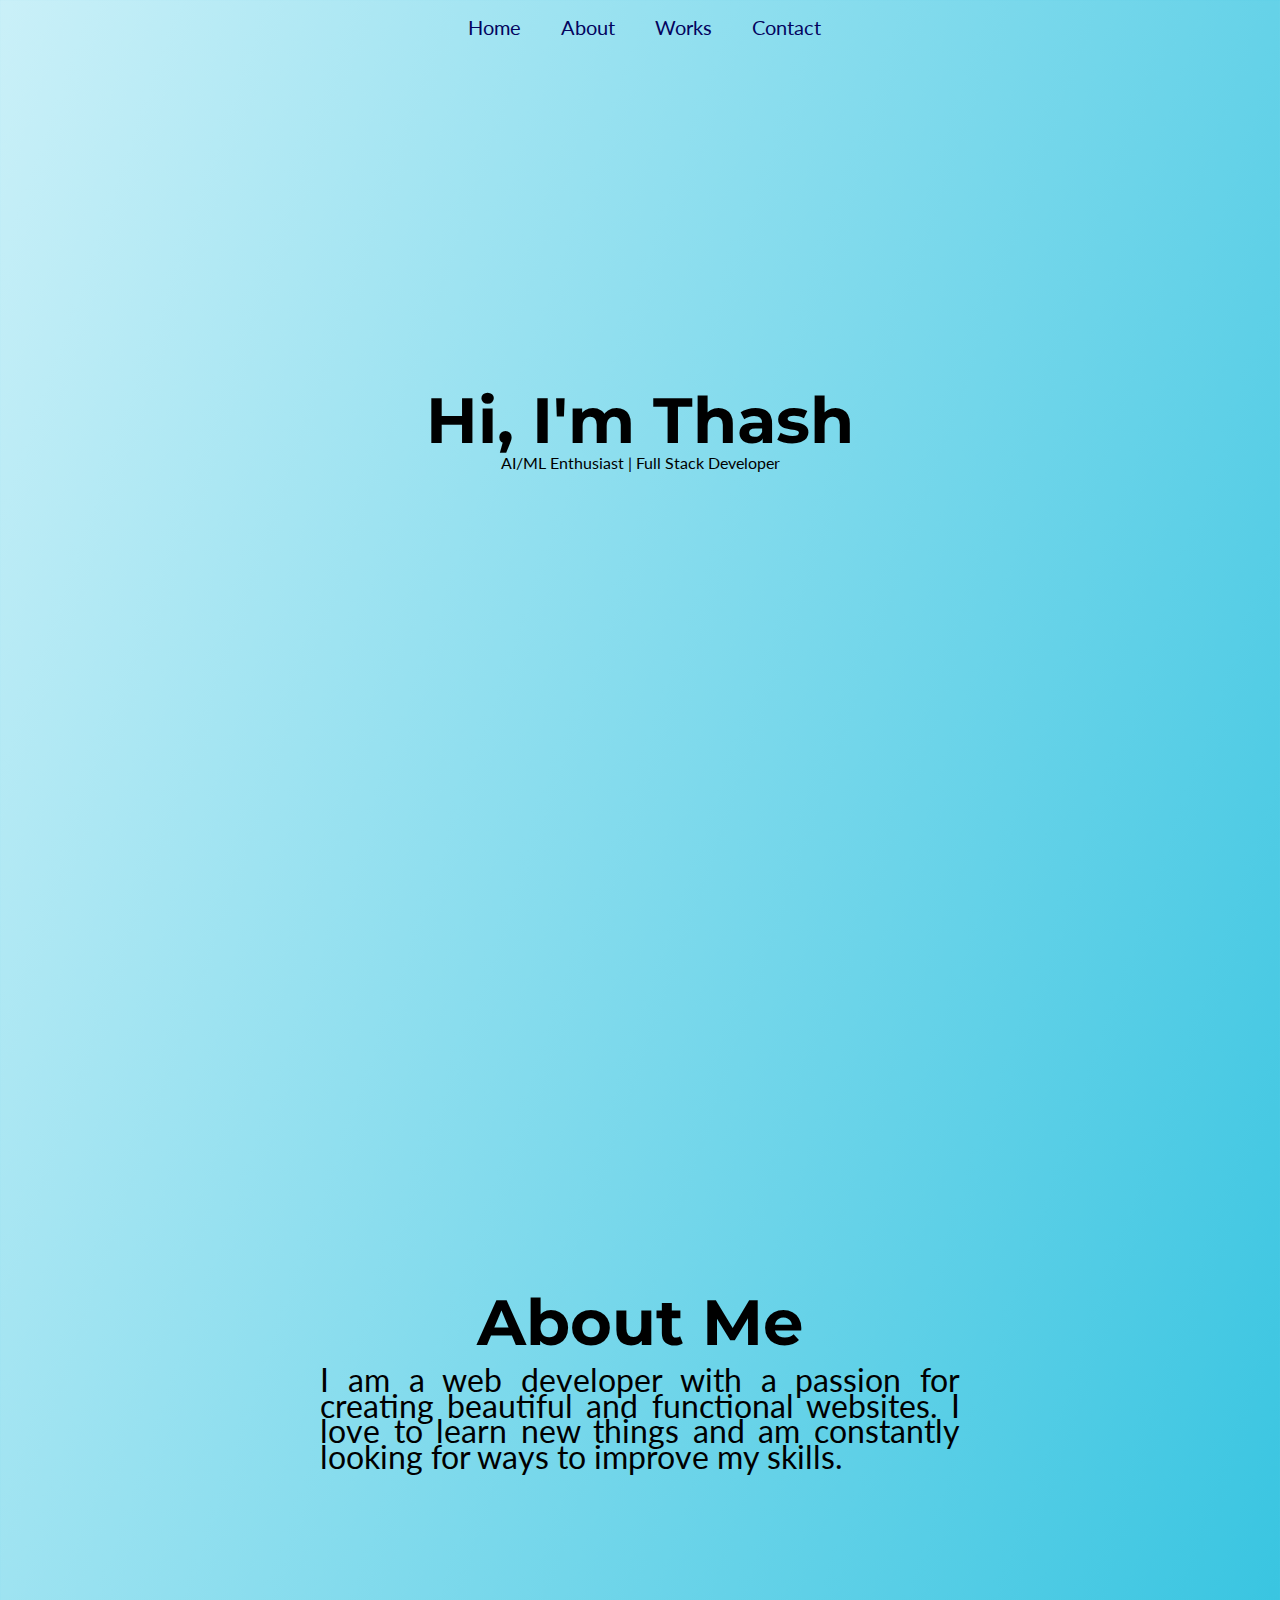
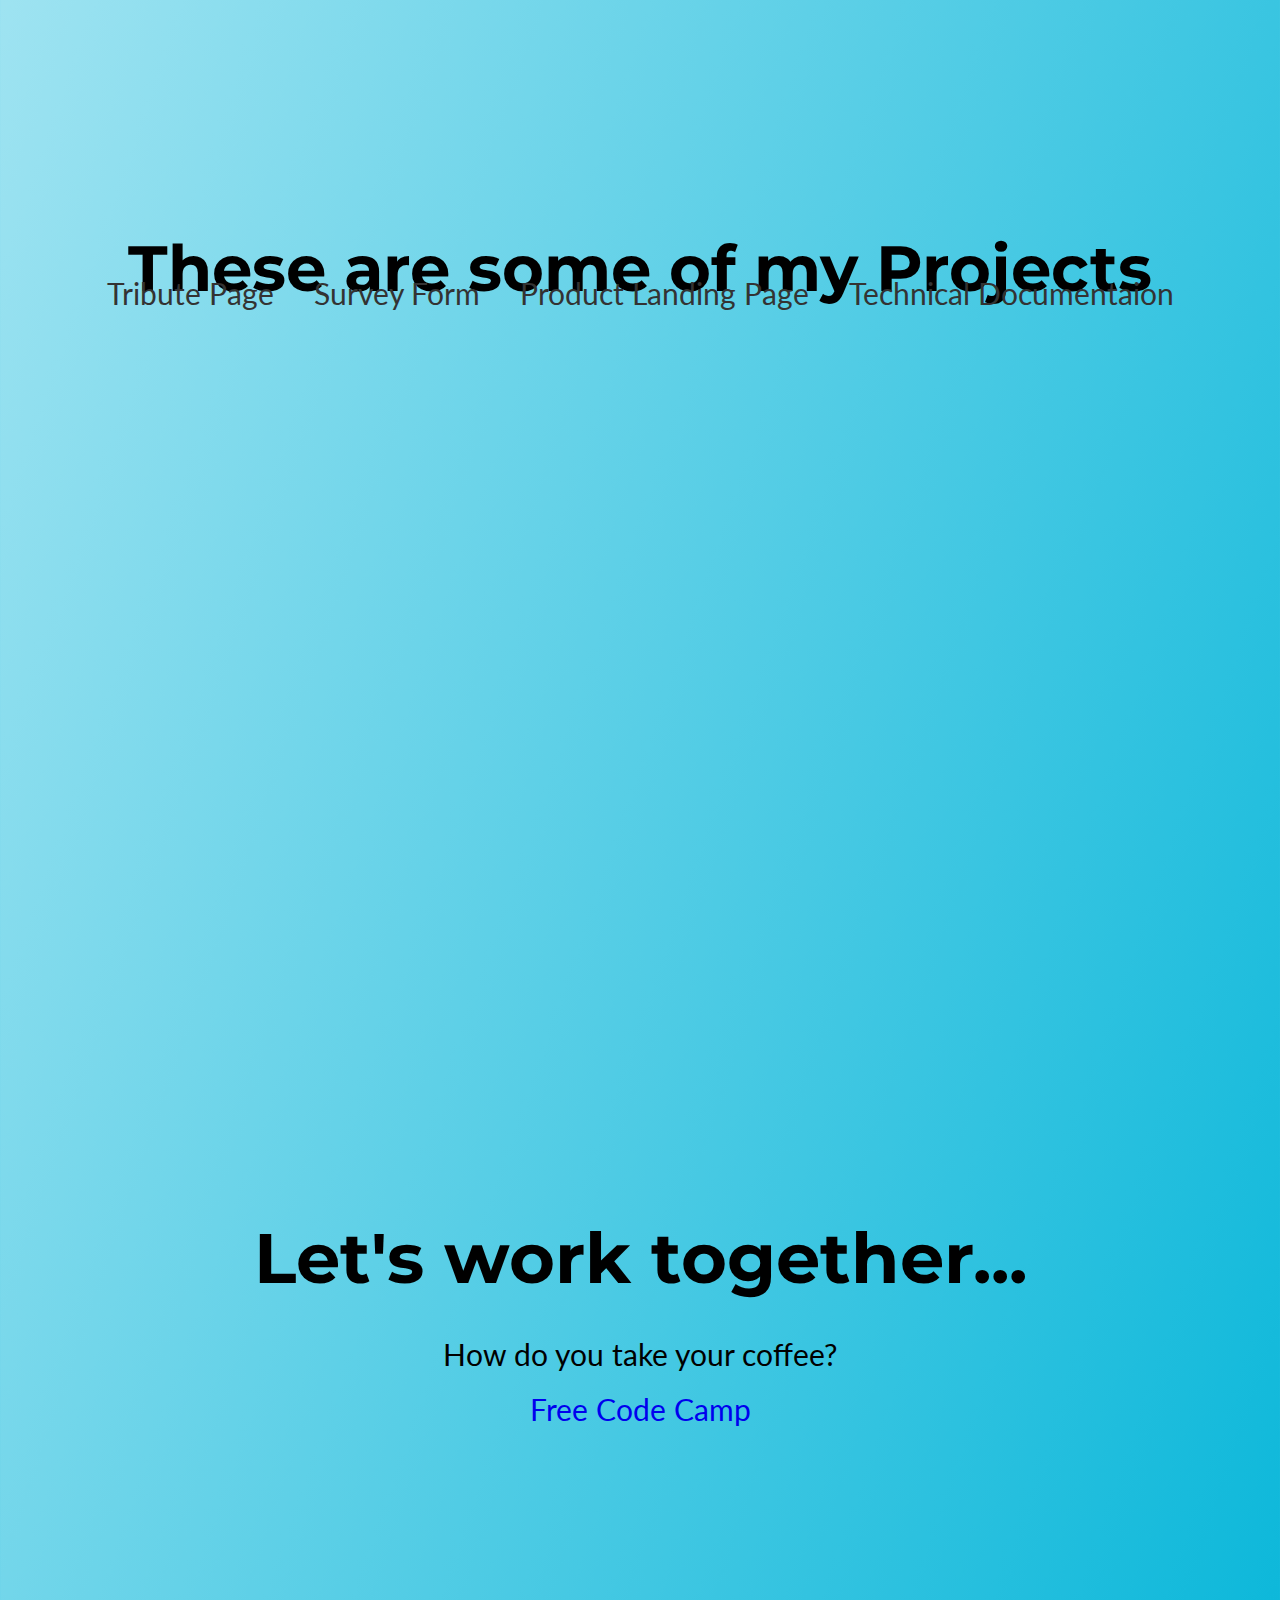
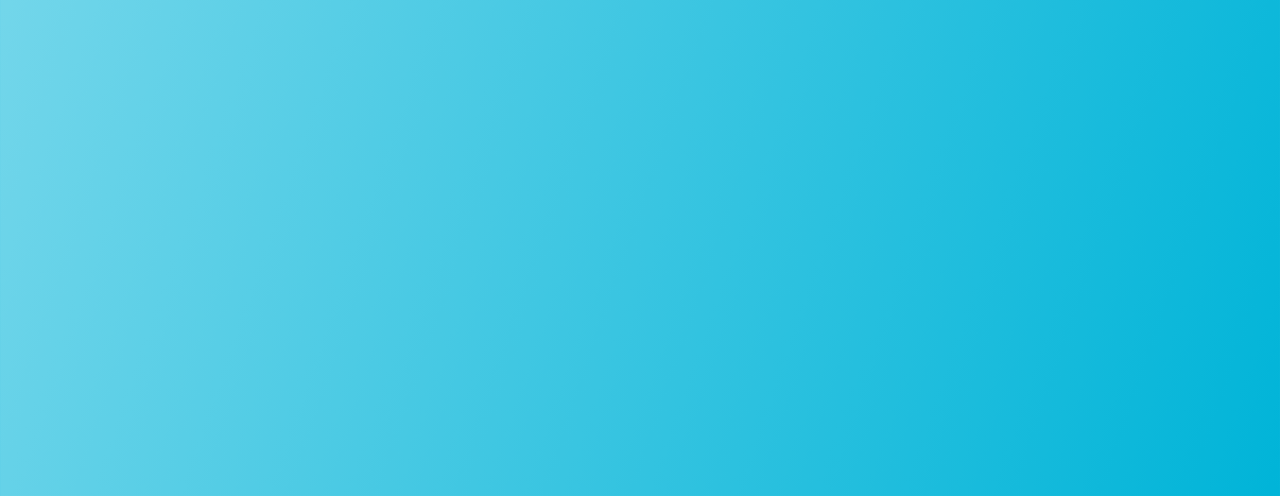
==== index.html @ 84f53f1b "Initial commit" ====
<html>
  <head>
    <title>Personal Portfolio</title>
    <link
      href="https://fonts.googleapis.com/css2?family=Lato:wght@300;400;700&family=Montserrat:wght@400;700&display=swap"
      rel="stylesheet"
    />
    <link
      rel="stylesheet"
      href="https://cdnjs.cloudflare.com/ajax/libs/animate.css/4.1.1/animate.min.css"
    />
    <link rel="stylesheet" href="style.css" />
  </head>

  <body>
    <nav id="navbar">
      <ul>
        <li><a href="#home">Home</a></li>
        <li><a href="#about">About</a></li>
        <li><a href="#projects">Works</a></li>
        <li><a href="#contacts">Contact</a></li>
      </ul>
    </nav>

    <section id="home">
      <div id="intro">
        <h1>Hi, I'm Thash</h1>
        <p>AI/ML Enthusiast | Full Stack Developer</p>
      </div>
      <div id="profile-details">
        <img src="profile-pic.jpg" alt="Profile Picture" id="profile-pic">
        <p>Let's build the future together!</p>
      </div>
    </section>

    <section id="about">
      <h1>About Me</h1>
      <p>
        I am a web developer with a passion for creating beautiful and
        functional websites. I love to learn new things and am constantly
        looking for ways to improve my skills.
      </p>
    </section>

    <section id="projects">
      <h1>These are some of my Projects</h1>
      <div>
        <a class="project-tile" href="https://codepen.io/thash_jkr/pen/bGqeMVy"
          >Tribute Page</a
        >
        <a
          class="project-tile"
          href="https://codepen.io/thash_jkr/pen/qBrawZr?editors=1100"
          >Survey Form</a
        >
        <a class="project-tile" href="https://codepen.io/thash_jkr/pen/MWpJpJd"
          >Product Landing Page</a
        >
        <a
          class="project-tile"
          href="https://codepen.io/thash_jkr/pen/rNyygRy?editors=1100"
          >Technical Documentaion</a
        >
      </div>
    </section>

    <section id="contacts">
      <h3>Let's work together...</h3>
      <p>How do you take your coffee?</p>
      <a
        id="profile-link"
        href="https://www.freecodecamp.org/thash"
        target="_blank"
        >Free Code Camp</a
      >
    </section>

    <script src="script.js"></script>
  </body>
</html>
---- style.css ----
@media (max-width: 600px) {
  #welcome-section {
    width: 100%;
    float: none;
  }

  #navbar {
    width: 100%;
    position: relative;
  }
}

body {
  background-image: linear-gradient(to bottom right, #caf0f8, #00b4d8);
  color: #000;
  font-family: "Lato", sans-serif;
  font-weight: 400;
  font-size: 16px;
  line-height: 1.6em;
  margin: 0;
}

h1,
h2,
h3,
h4,
h5,
h6 {
  font-family: "Montserrat", serif;
  font-weight: 700;
}

h1 {
  margin: 0;
  font-size: 4rem;
}

#navbar {
  width: 100vw;
  display: flex;
  justify-content: center;
  align-items: center;
}

#navbar ul {
  width: 30%;
  list-style-type: none;
  margin: 0;
  padding: 0;
  overflow: hidden;
  display: flex;
  justify-content: space-between;
}

#navbar li a {
  display: block;
  padding: 15px 20px;
  text-decoration: none;
  color: #03045e;
  font-size: 1.25rem;
  transition: all 0.5s ease-in-out;
  -moz-transition: all 0.5s ease-in-out;
  -webkit-transition: all 0.5s ease-in-out;
  -o-transition: all 0.5s ease-in-out;
  -ms-transition: all 0.5s ease-in-out;
}

#navbar li a:hover {
  color: #000080;
  -moz-transform: scale(-1, 1);
  -webkit-transform: scale(-1, 1);
  -o-transform: scale(-1, 1);
  -ms-transform: scale(-1, 1);
  transform: scale(-1, 1);
}

#home {
  height: 100vh;
  display: flex;
  justify-content: center;
  align-items: center;
}

#home p {
  font-size: 1rem;
}

#intro {
  position: absolute;
  top: 50%;
  left: 50%;
  transform: translate(-50%, -50%);
  text-align: center;
  opacity: 1;
  transition: all 0.5s ease-in-out;
}

#profile-details {
  position: absolute;
  top: 50%;
  right: -100%;
  transform: translateY(-50%);
  opacity: 0;
  transition: all 0.5s ease-in-out;
}

#profile-pic {
  width: 150px;
  border-radius: 50%;
}

.scrolled #intro {
  left: 10%;
  top: 20%;
  opacity: 0.7;
  transform: translate(0, 0);
}

.scrolled #profile-details {
  right: 10%;
  opacity: 1;
  transform: translate(0, -50%);
}

#about {
  height: 100vh;
  display: flex;
  flex-direction: column;
  justify-content: center;
  align-items: center;
}

#about p {
  font-size: 2rem;
  width: 50%;
  text-align: justify;
}

#projects {
  font-size: 30px;
  text-align: center;
  height: 100vh;
}

#projects h2 {
  padding-top: 40px;
  margin-top: 0;
}

#projects a {
  display: inline;
  color: #333;
  text-align: center;
  padding: 14px 16px;
  text-decoration: none;
}

#contacts {
  font-size: 60px;
  text-align: center;
  padding: 20px;
  height: 100vh;
}

#contacts p,
#contacts a {
  font-size: 30px;
}

#contacts a {
  text-decoration: none;
}

#contacts a:hover {
  font-size: 32px;
}
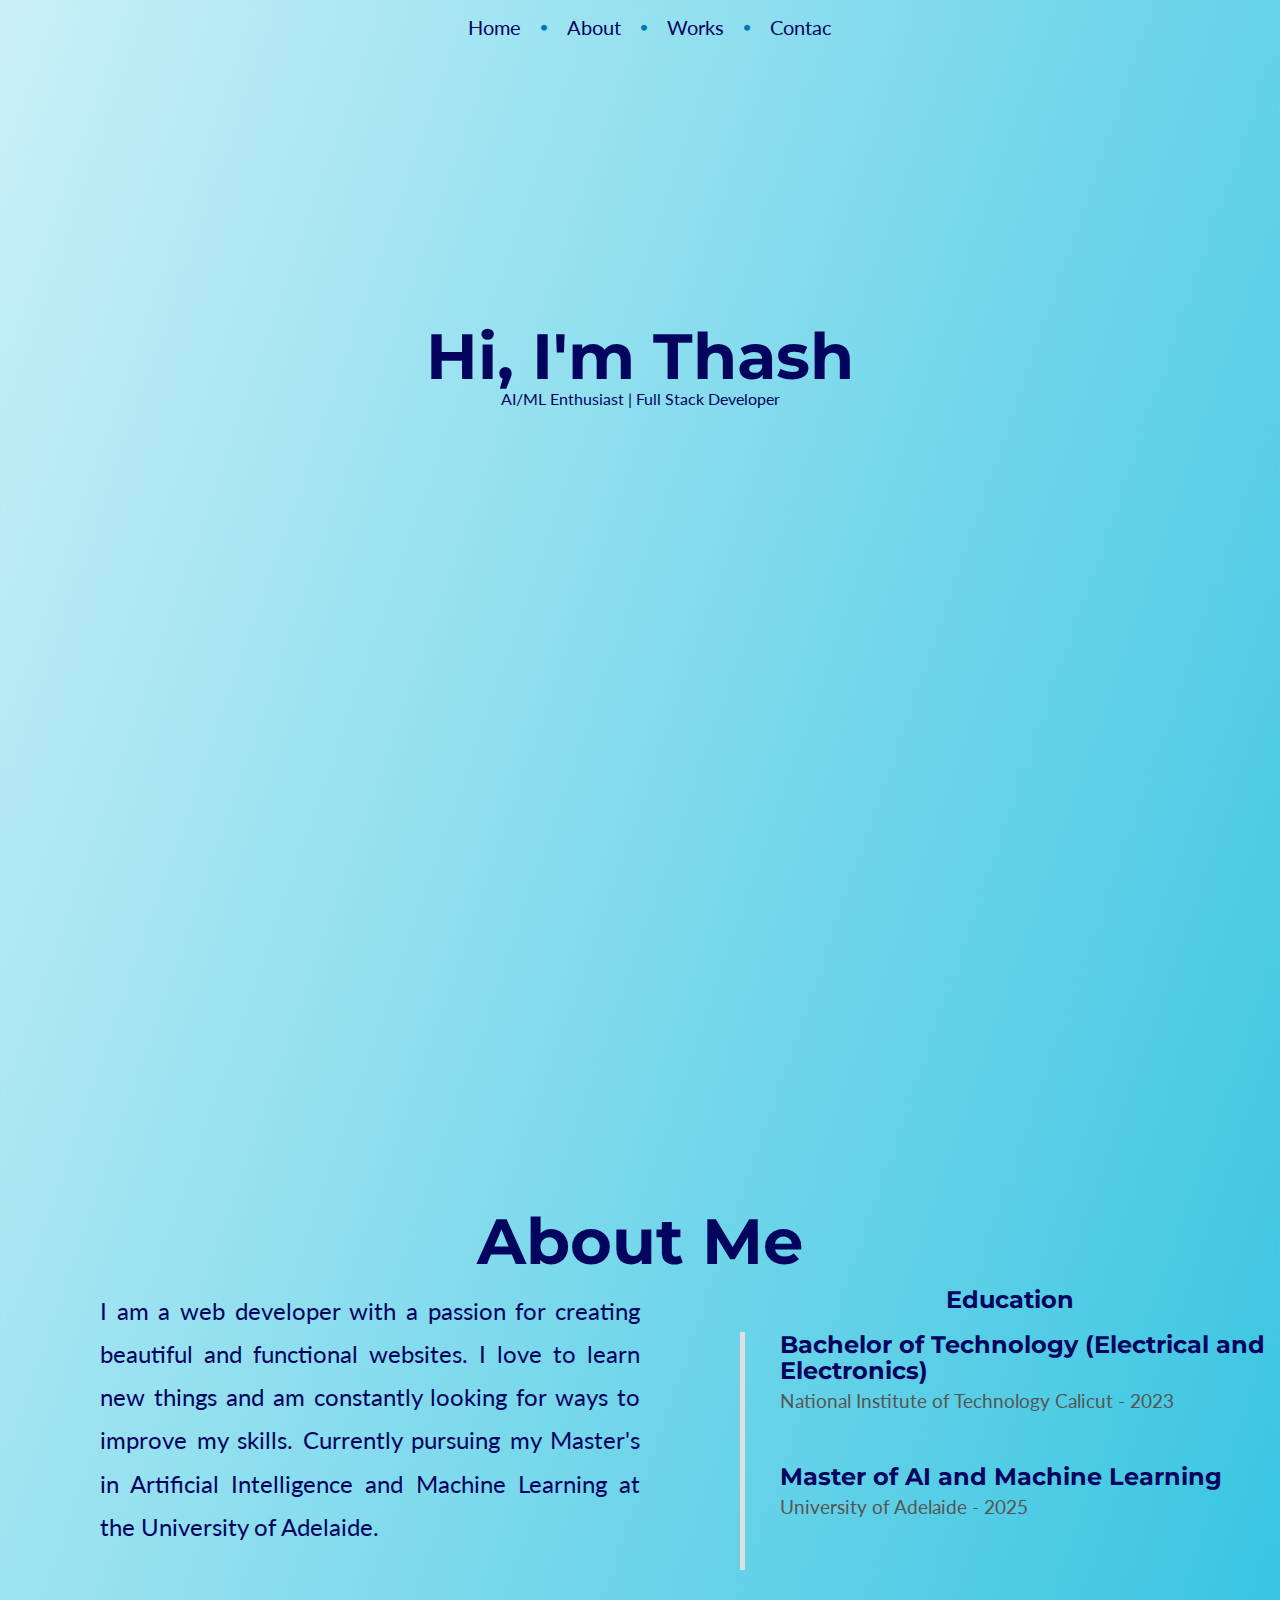
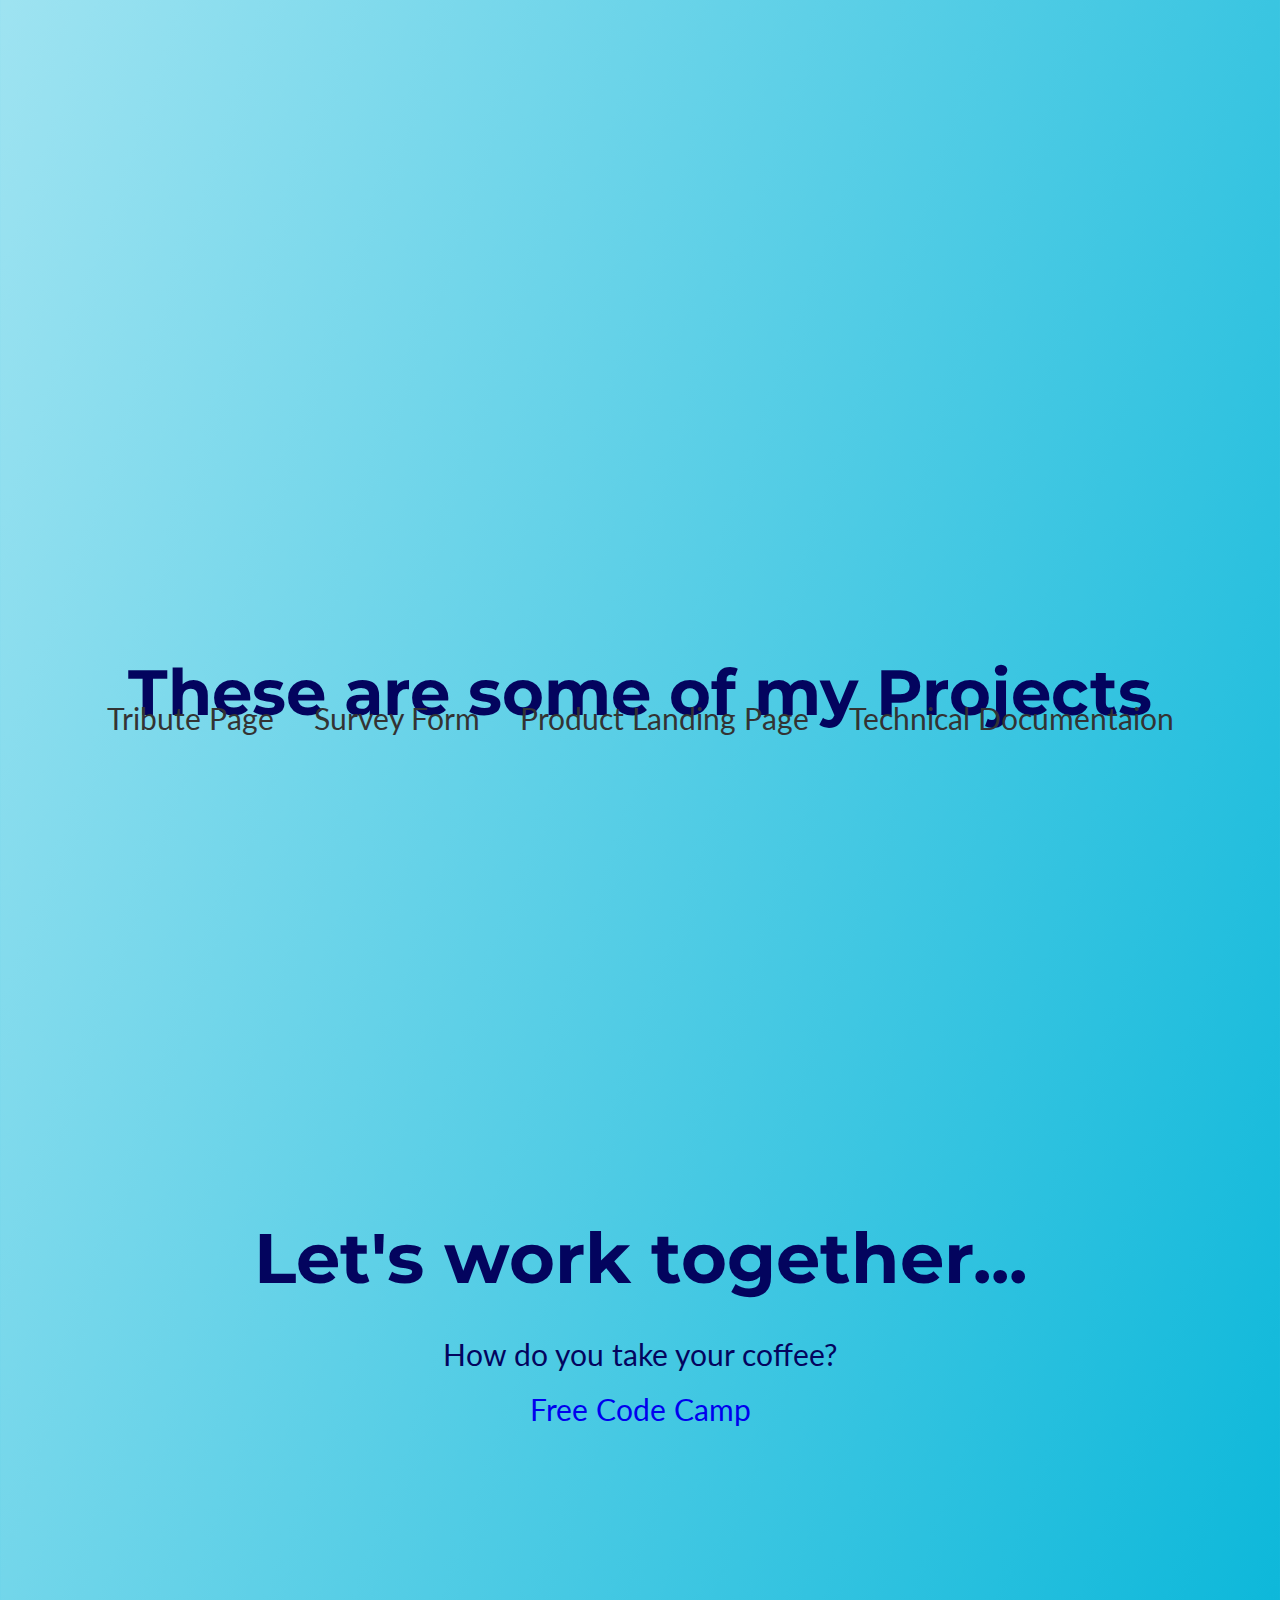
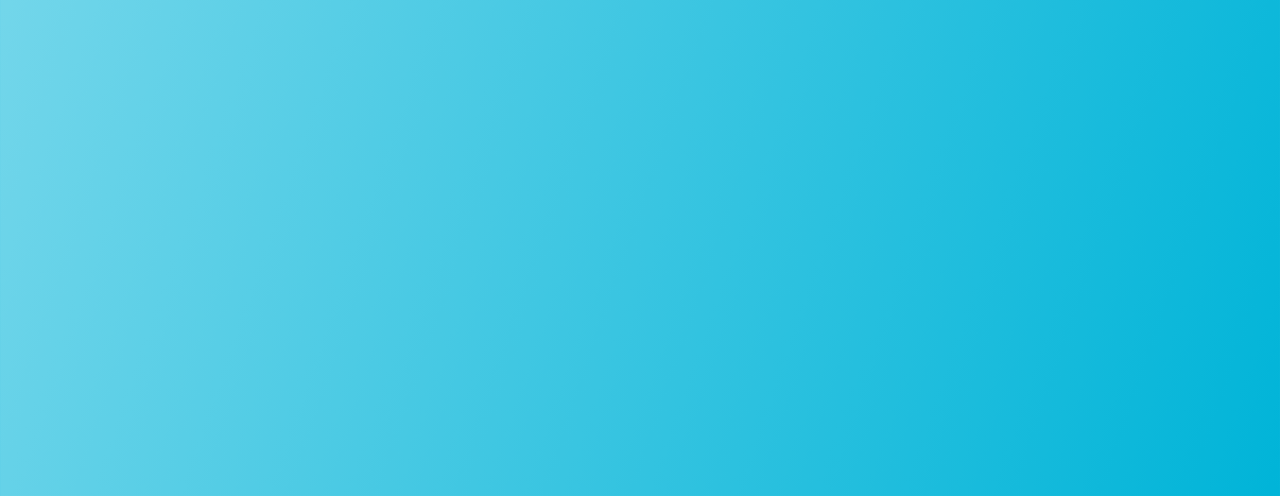
==== commit 4698fa5b: "Improved home section and started working on about section" ====
--- a/index.html
+++ b/index.html
@@ -9,6 +9,10 @@
       rel="stylesheet"
       href="https://cdnjs.cloudflare.com/ajax/libs/animate.css/4.1.1/animate.min.css"
     />
+    <link
+      rel="stylesheet"
+      href="https://cdnjs.cloudflare.com/ajax/libs/font-awesome/4.7.0/css/font-awesome.min.css"
+    />
     <link rel="stylesheet" href="style.css" />
   </head>
 
@@ -16,8 +20,11 @@
     <nav id="navbar">
       <ul>
         <li><a href="#home">Home</a></li>
+        <i class="fa fa-solid fa-circle"></i>
         <li><a href="#about">About</a></li>
+        <i class="fa fa-solid fa-circle"></i>
         <li><a href="#projects">Works</a></li>
+        <i class="fa fa-solid fa-circle"></i>
         <li><a href="#contacts">Contact</a></li>
       </ul>
     </nav>
@@ -26,20 +33,49 @@
       <div id="intro">
         <h1>Hi, I'm Thash</h1>
         <p>AI/ML Enthusiast | Full Stack Developer</p>
+        <div id="second-intro">
+          <p>
+            I'm a Master’s student specializing in Artificial Intelligence and
+            Machine Learning with a passion for developing scalable, data-driven
+            solutions. Currently working as a Computer Science Intern at the
+            University of Adelaide.
+          </p>
+        </div>
       </div>
       <div id="profile-details">
-        <img src="profile-pic.jpg" alt="Profile Picture" id="profile-pic">
-        <p>Let's build the future together!</p>
+        <img src="profile_photo.jpg" alt="Profile Picture" id="profile-pic" />
       </div>
     </section>
 
     <section id="about">
       <h1>About Me</h1>
-      <p>
-        I am a web developer with a passion for creating beautiful and
-        functional websites. I love to learn new things and am constantly
-        looking for ways to improve my skills.
-      </p>
+      <div class="about-container">
+        <div class="about-text">
+          <p>
+            I am a web developer with a passion for creating beautiful and
+            functional websites. I love to learn new things and am constantly
+            looking for ways to improve my skills. Currently pursuing my
+            Master's in Artificial Intelligence and Machine Learning at the
+            University of Adelaide.
+          </p>
+        </div>
+        <div class="timeline">
+          <h2>Education</h2>
+          <div class="timeline-container">
+            <div class="timeline-bar">
+              <div class="progress-bar"></div>
+            </div>
+            <div class="timeline-item">
+              <h3>Bachelor of Technology (Electrical and Electronics)</h3>
+              <p>National Institute of Technology Calicut - 2023</p>
+            </div>
+            <div class="timeline-item">
+              <h3>Master of AI and Machine Learning</h3>
+              <p>University of Adelaide - 2025</p>
+            </div>
+          </div>
+        </div>
+      </div>
     </section>
 
     <section id="projects">
--- a/style.css
+++ b/style.css
@@ -10,9 +10,13 @@
   }
 }
 
+html {
+  scroll-behavior: smooth;
+}
+
 body {
   background-image: linear-gradient(to bottom right, #caf0f8, #00b4d8);
-  color: #000;
+  color: #03045E;
   font-family: "Lato", sans-serif;
   font-weight: 400;
   font-size: 16px;
@@ -50,6 +54,12 @@
   overflow: hidden;
   display: flex;
   justify-content: space-between;
+  align-items: center;
+}
+
+.fa-circle {
+  font-size: 7px;
+  color: #0077B6;
 }
 
 #navbar li a {
@@ -66,19 +76,20 @@
 }
 
 #navbar li a:hover {
-  color: #000080;
+  transform: scale(-1, 1);
   -moz-transform: scale(-1, 1);
   -webkit-transform: scale(-1, 1);
   -o-transform: scale(-1, 1);
   -ms-transform: scale(-1, 1);
-  transform: scale(-1, 1);
 }
 
 #home {
   height: 100vh;
-  display: flex;
-  justify-content: center;
-  align-items: center;
+  width: 100%;
+  display: flex;
+  justify-content: center;
+  align-items: center;
+  transition: all 0.5s ease-in-out;
 }
 
 #home p {
@@ -86,60 +97,149 @@
 }
 
 #intro {
+  flex: 1;
+  display: flex;
+  flex-direction: column;
+  align-items: center;
+  justify-content: center;
+  opacity: 1;
+  transform: translateX(50%);
+  transition: all 0.5s ease-in-out;
+}
+
+#second-intro {
+  transform: translateX(-300%);
+  opacity: 0;
+  transition: all 0.5s ease-in-out;
+  width: 70%;
+  text-align: left;
+  font-weight: 600;
+}
+
+#second-intro p {
+  font-size: 1.5rem;
+  line-height: 2rem;
+}
+
+#profile-details {
+  flex: 1;
+  display: flex;
+  flex-direction: column;
+  align-items: center;
+  opacity: 0;
+  transform: translateX(100%);
+  transition: all 0.5s ease-in-out;
+}
+
+#profile-pic {
+  height: 40rem;
+  border: 5px solid #0077B6;
+}
+
+.scrolled .content-wrapper {
+  justify-content: flex-start;
+}
+
+.scrolled #intro {
+  opacity: 0.7;
+  transform: translateX(0);
+}
+
+.scrolled #second-intro {
+  display: block;
+  opacity: 1;
+  transform: translateX(0);
+}
+
+.scrolled #profile-details {
+  opacity: 1;
+  transform: translateX(0);
+}
+
+/* Main About Section */
+#about {
+  display: flex;
+  flex-direction: column;
+  justify-content: center;
+  align-items: center;
+  height: 100vh;
+}
+
+.about-container {
+  display: flex;
+  justify-content: center;
+  align-items: center;
+}
+
+.about-text {
+  flex: 1;
+  padding: 10px 100px;
+}
+
+.about-text p {
+  font-size: 1.5rem;
+  line-height: 1.8;
+  text-align: justify;
+}
+
+.timeline {
+  flex: 1;
+  position: relative;
+  display: flex;
+  flex-direction: column;
+  justify-content: center;
+  align-items: center;
+}
+
+.timeline-container {
+  position: relative;
+  padding-left: 20px;
+  height: 100%;
+}
+
+.timeline-bar {
   position: absolute;
-  top: 50%;
-  left: 50%;
-  transform: translate(-50%, -50%);
-  text-align: center;
-  opacity: 1;
-  transition: all 0.5s ease-in-out;
-}
-
-#profile-details {
+  left: 0;
+  top: 0;
+  width: 5px;
+  height: 100%;
+  background-color: #e0e0e0;
+}
+
+.progress-bar {
   position: absolute;
-  top: 50%;
-  right: -100%;
-  transform: translateY(-50%);
-  opacity: 0;
-  transition: all 0.5s ease-in-out;
-}
-
-#profile-pic {
-  width: 150px;
-  border-radius: 50%;
-}
-
-.scrolled #intro {
-  left: 10%;
-  top: 20%;
-  opacity: 0.7;
-  transform: translate(0, 0);
-}
-
-.scrolled #profile-details {
-  right: 10%;
-  opacity: 1;
-  transform: translate(0, -50%);
-}
-
-#about {
-  height: 100vh;
-  display: flex;
-  flex-direction: column;
-  justify-content: center;
-  align-items: center;
-}
-
-#about p {
-  font-size: 2rem;
-  width: 50%;
-  text-align: justify;
+  left: 0;
+  top: 0;
+  width: 5px;
+  height: 0;
+  background-color: #00b4d8;
+  transition: height 1s ease-out;
+}
+
+.timeline-item {
+  margin-bottom: 50px;
+  padding-left: 20px;
+}
+
+.timeline-item h3 {
+  margin: 0;
+  font-size: 1.5rem;
+}
+
+.timeline-item p {
+  margin: 5px 0 0;
+  font-size: 1.2rem;
+  color: #555;
 }
 
 #projects {
   font-size: 30px;
   text-align: center;
   height: 100vh;
+  display: flex;
+  flex-direction: column;
+  justify-content: center;
+  align-items: center;
 }
 
 #projects h2 {
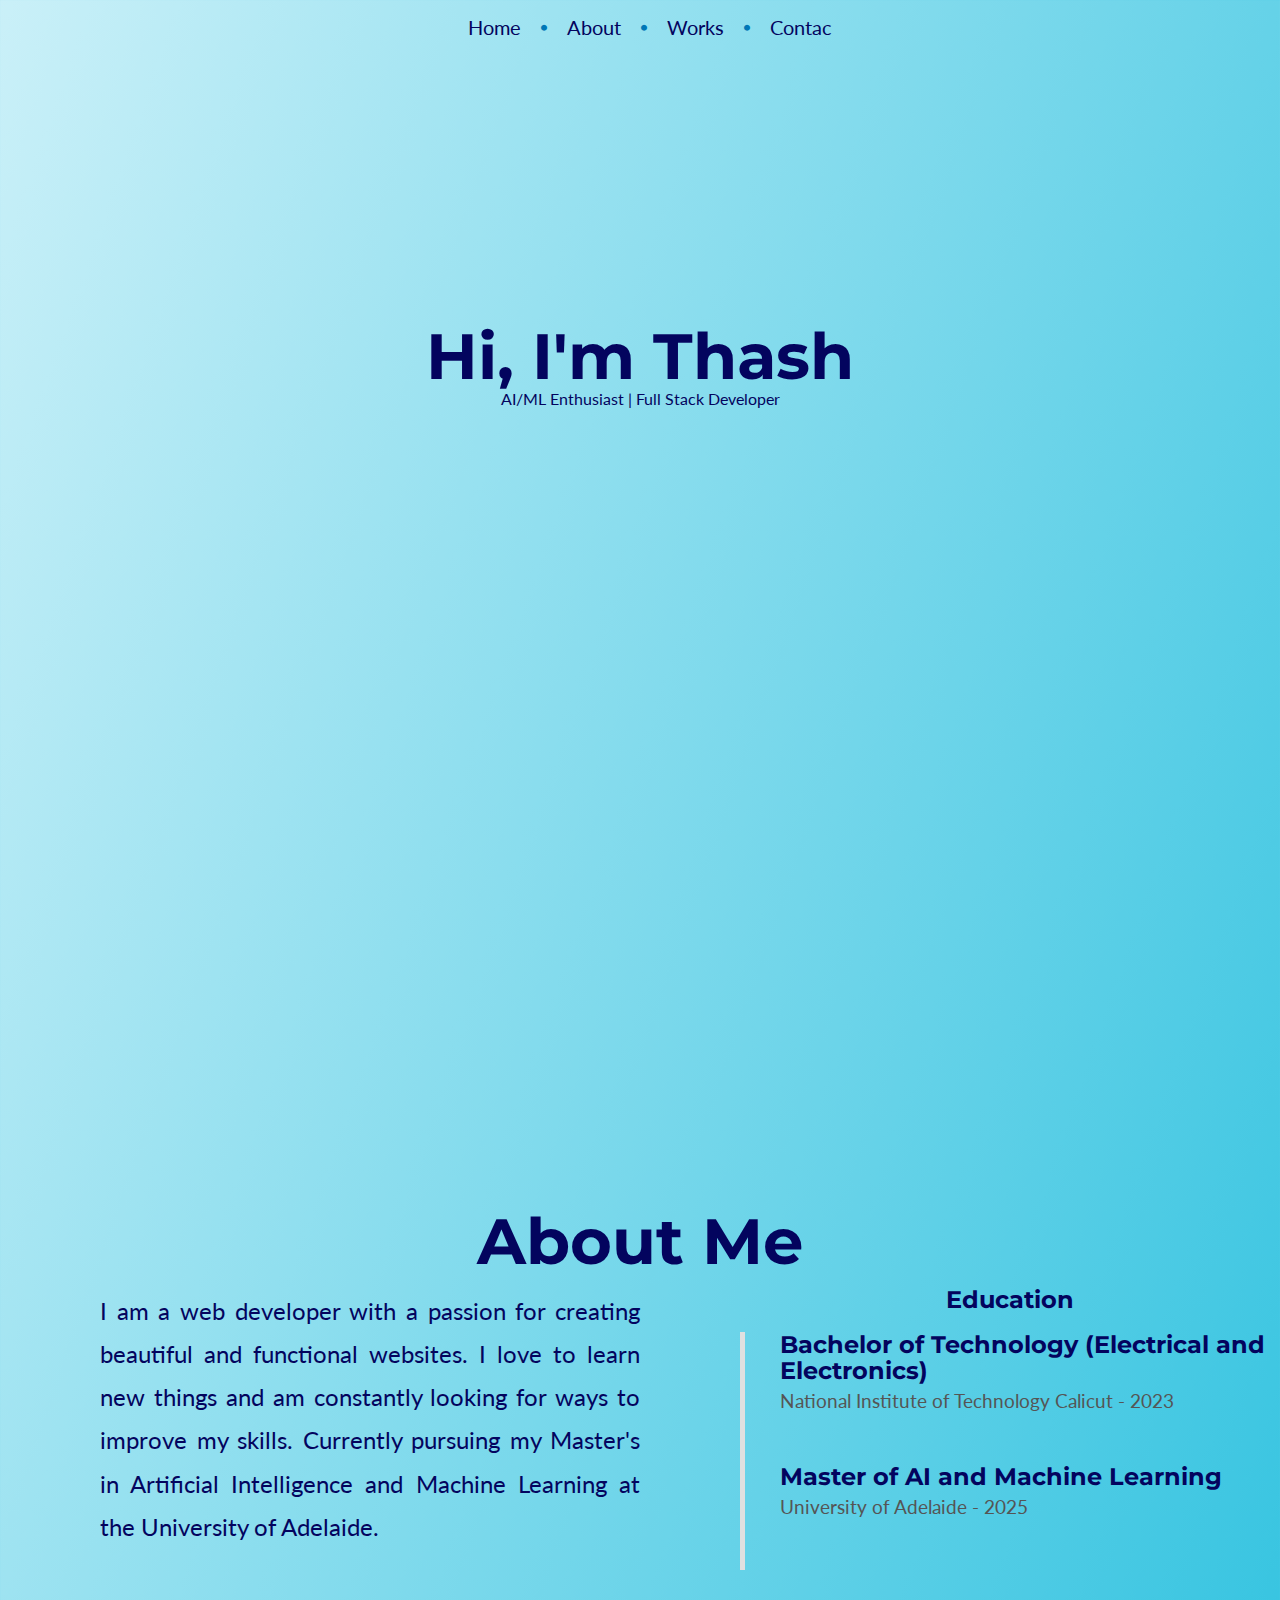
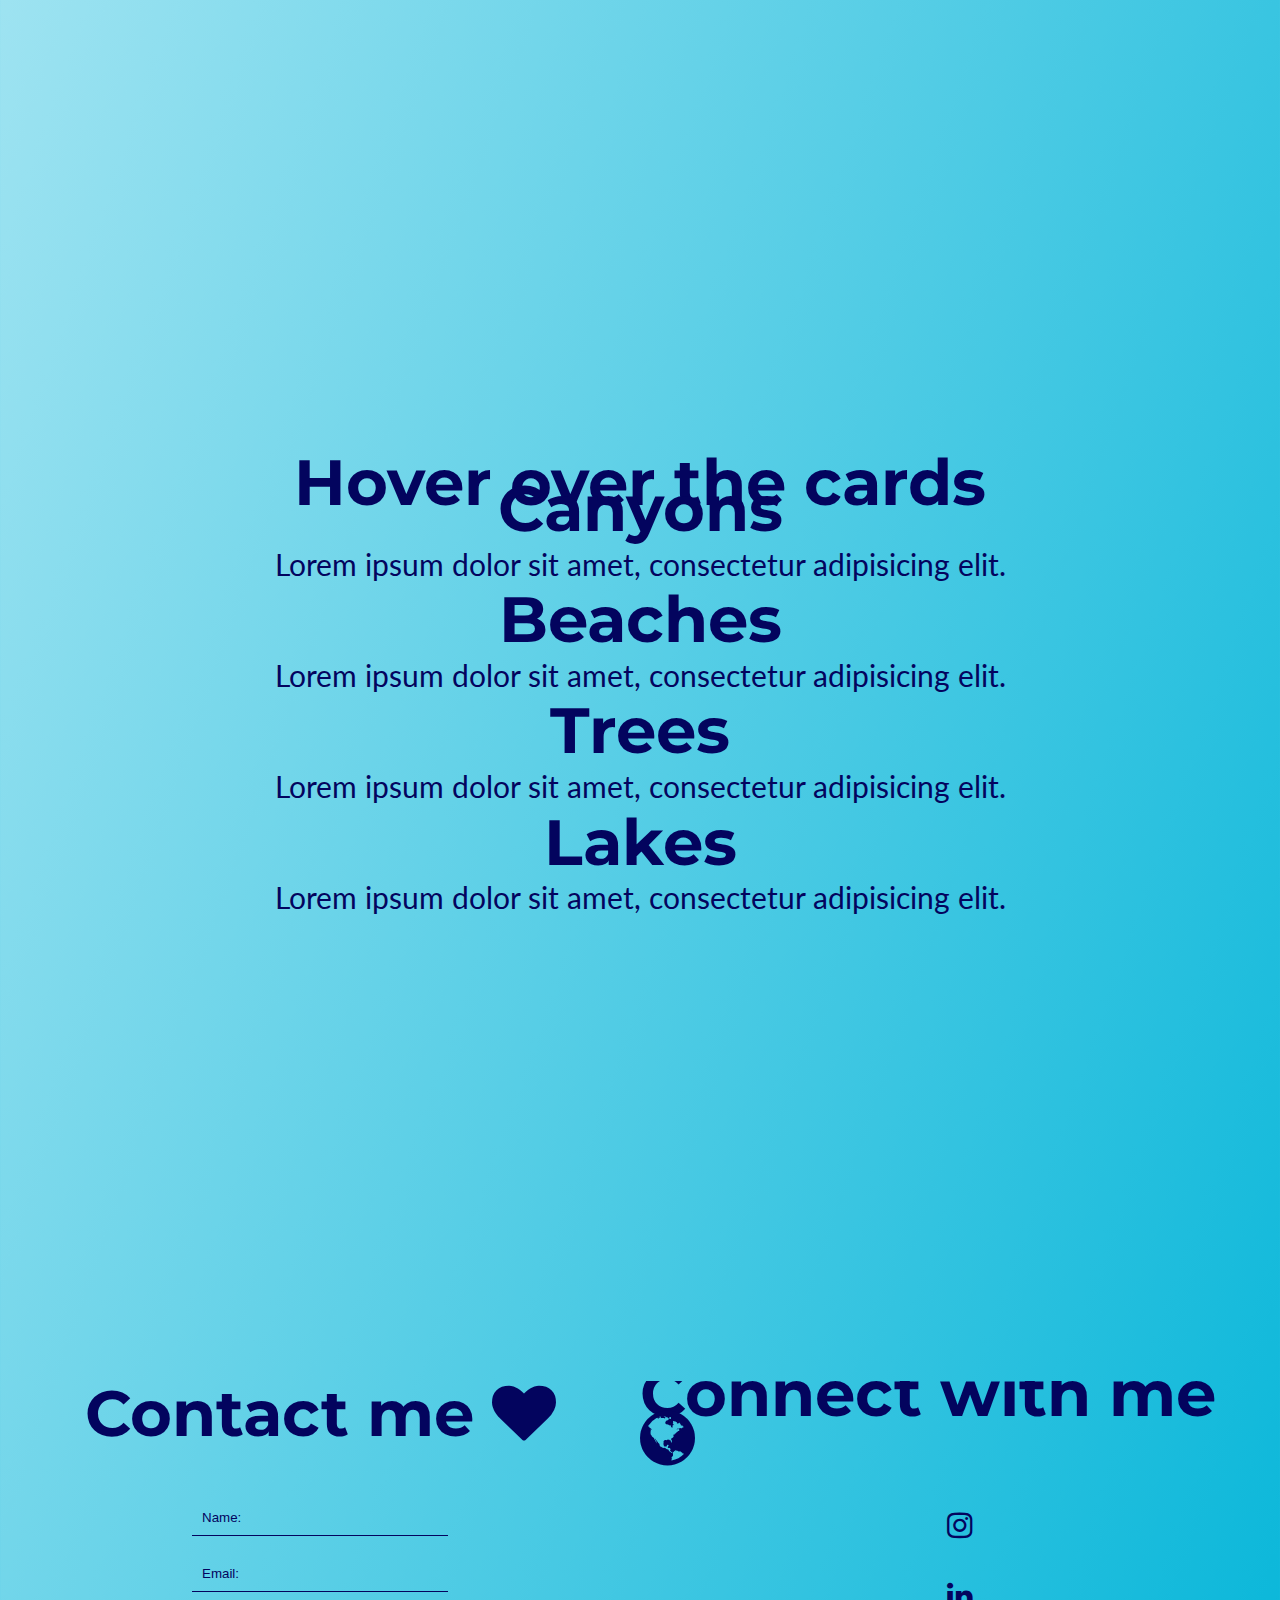
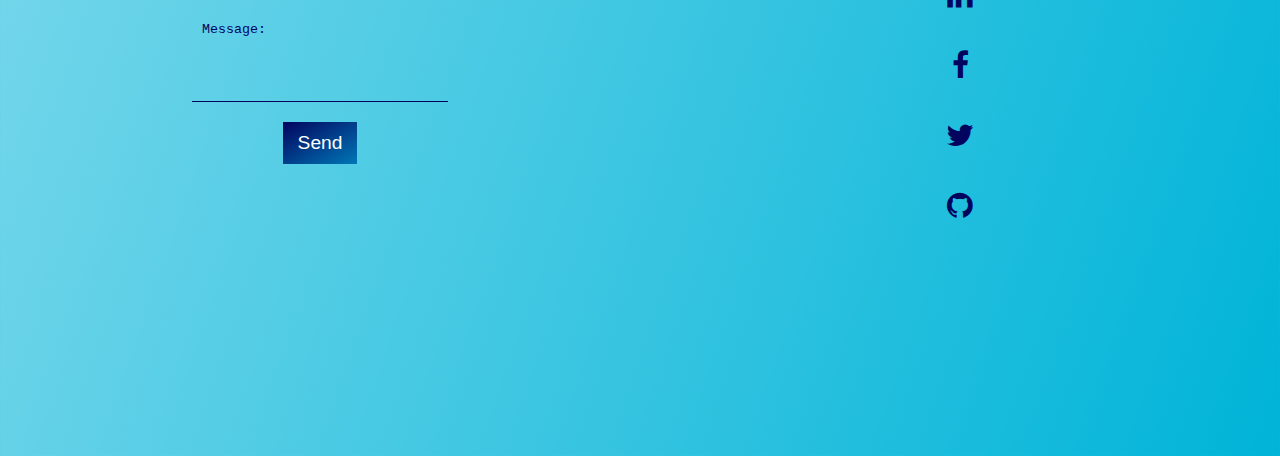
==== commit 25a8a489: "Improved contact section" ====
--- a/index.html
+++ b/index.html
@@ -79,36 +79,78 @@
     </section>
 
     <section id="projects">
-      <h1>These are some of my Projects</h1>
-      <div>
-        <a class="project-tile" href="https://codepen.io/thash_jkr/pen/bGqeMVy"
-          >Tribute Page</a
+      <h1 class="title">Hover over the cards</h1>
+
+      <div id="app" class="container">
+        <card
+          data-image="https://images.unsplash.com/photo-1479660656269-197ebb83b540?dpr=2&auto=compress,format&fit=crop&w=1199&h=798&q=80&cs=tinysrgb&crop="
         >
-        <a
-          class="project-tile"
-          href="https://codepen.io/thash_jkr/pen/qBrawZr?editors=1100"
-          >Survey Form</a
+          <h1 slot="header">Canyons</h1>
+          <p slot="content">
+            Lorem ipsum dolor sit amet, consectetur adipisicing elit.
+          </p>
+        </card>
+        <card
+          data-image="https://images.unsplash.com/photo-1479659929431-4342107adfc1?dpr=2&auto=compress,format&fit=crop&w=1199&h=799&q=80&cs=tinysrgb&crop="
         >
-        <a class="project-tile" href="https://codepen.io/thash_jkr/pen/MWpJpJd"
-          >Product Landing Page</a
+          <h1 slot="header">Beaches</h1>
+          <p slot="content">
+            Lorem ipsum dolor sit amet, consectetur adipisicing elit.
+          </p>
+        </card>
+        <card
+          data-image="https://images.unsplash.com/photo-1479644025832-60dabb8be2a1?dpr=2&auto=compress,format&fit=crop&w=1199&h=799&q=80&cs=tinysrgb&crop="
         >
-        <a
-          class="project-tile"
-          href="https://codepen.io/thash_jkr/pen/rNyygRy?editors=1100"
-          >Technical Documentaion</a
+          <h1 slot="header">Trees</h1>
+          <p slot="content">
+            Lorem ipsum dolor sit amet, consectetur adipisicing elit.
+          </p>
+        </card>
+        <card
+          data-image="https://images.unsplash.com/photo-1479621051492-5a6f9bd9e51a?dpr=2&auto=compress,format&fit=crop&w=1199&h=811&q=80&cs=tinysrgb&crop="
         >
+          <h1 slot="header">Lakes</h1>
+          <p slot="content">
+            Lorem ipsum dolor sit amet, consectetur adipisicing elit.
+          </p>
+        </card>
       </div>
     </section>
 
     <section id="contacts">
-      <h3>Let's work together...</h3>
-      <p>How do you take your coffee?</p>
-      <a
-        id="profile-link"
-        href="https://www.freecodecamp.org/thash"
-        target="_blank"
-        >Free Code Camp</a
-      >
+      <div class="contacts-left">
+        <h1>
+          Contact me <span><i class="fa fa-solid fa-heart"></i></span>
+        </h1>
+        <form class="contact-form">
+          <input type="text" placeholder="Name:" class="form-input" />
+          <input type="email" placeholder="Email:" class="form-input" />
+          <textarea placeholder="Message:" class="form-input"></textarea>
+          <button type="submit" class="button">Send</button>
+        </form>
+      </div>
+      <div class="contacts-right">
+        <h1>
+          Connect with me <span><i class="fa fa-solid fa-globe"></i></span>
+        </h1>
+        <div class="social">
+          <a href="https://www.linkedin.com/in/thash-jkr/" class="social-link"
+            ><i class="fa fa-solid fa-instagram"></i
+          ></a>
+          <a href="https://www.linkedin.com/in/thash-jkr/" class="social-link"
+            ><i class="fa fa-solid fa-linkedin"></i
+          ></a>
+          <a href="https://www.linkedin.com/in/thash-jkr/" class="social-link"
+            ><i class="fa fa-solid fa-facebook"></i
+          ></a>
+          <a href="https://www.linkedin.com/in/thash-jkr/" class="social-link"
+            ><i class="fa fa-brands fa-twitter"></i
+          ></a>
+          <a href="https://www.linkedin.com/in/thash-jkr/" class="social-link"
+            ><i class="fa fa-solid fa-github"></i
+          ></a>
+        </div>
+      </div>
     </section>
 
     <script src="script.js"></script>
--- a/style.css
+++ b/style.css
@@ -156,7 +156,6 @@
   transform: translateX(0);
 }
 
-/* Main About Section */
 #about {
   display: flex;
   flex-direction: column;
@@ -256,21 +255,86 @@
 }
 
 #contacts {
-  font-size: 60px;
-  text-align: center;
-  padding: 20px;
   height: 100vh;
-}
-
-#contacts p,
-#contacts a {
+  display: flex;
+  justify-content: center;
+  align-items: center;
+}
+
+.contacts-left, .contacts-right {
+  flex: 1;
+  height: 50vh;
+  overflow: hidden;
+  display: flex;
+  flex-direction: column;
+  justify-content: flex-start;
+  align-items: center;
+}
+
+.contact-form {
+  margin-top: 5vh;
+  display: flex;
+  flex-direction: column;
+  justify-content: center;
+  align-items: center;
+}
+
+.form-input {
+  width: 20vw;
+  padding: 10px;
+  margin: 10px;
+  border: none;
+  text-decoration: none;
+  border-bottom: 1px solid #03045E;
+  background: transparent;
+}
+
+.form-input:focus {
+  outline: none;
+  border-bottom: 1px solid #03045E;
+}
+
+.form-input::placeholder {
+  color: #03045E;
+}
+
+textarea {
+  resize: none;
+  height: 10vh;
+  text-align: justify;
+}
+
+.button {
+  color: white;
+  padding: 10px 15px;
+  border: none;
+  cursor: pointer;
+  font-size: 1.2rem;
+  margin-top: 10px;
+  background-image: linear-gradient(to bottom right, #03045E, #0077B6);
+  transition: all 0.5s ease-in-out;
+}
+
+.button:hover {
+  background-image: linear-gradient(to bottom right, #0077B6, #03045E);
+}
+
+.social {
+  display: flex;
+  flex-direction: column;
+  justify-content: center;
+  align-items: center;
+  margin-top: 20px;
+}
+
+.social-link {
   font-size: 30px;
-}
-
-#contacts a {
-  text-decoration: none;
-}
-
-#contacts a:hover {
-  font-size: 32px;
-}
+  margin: 10px;
+  padding: 10px;
+  color: #03045E;
+}
+
+.social-link:hover {
+  color: #0077B6;
+  transform: scale(1.1);
+}
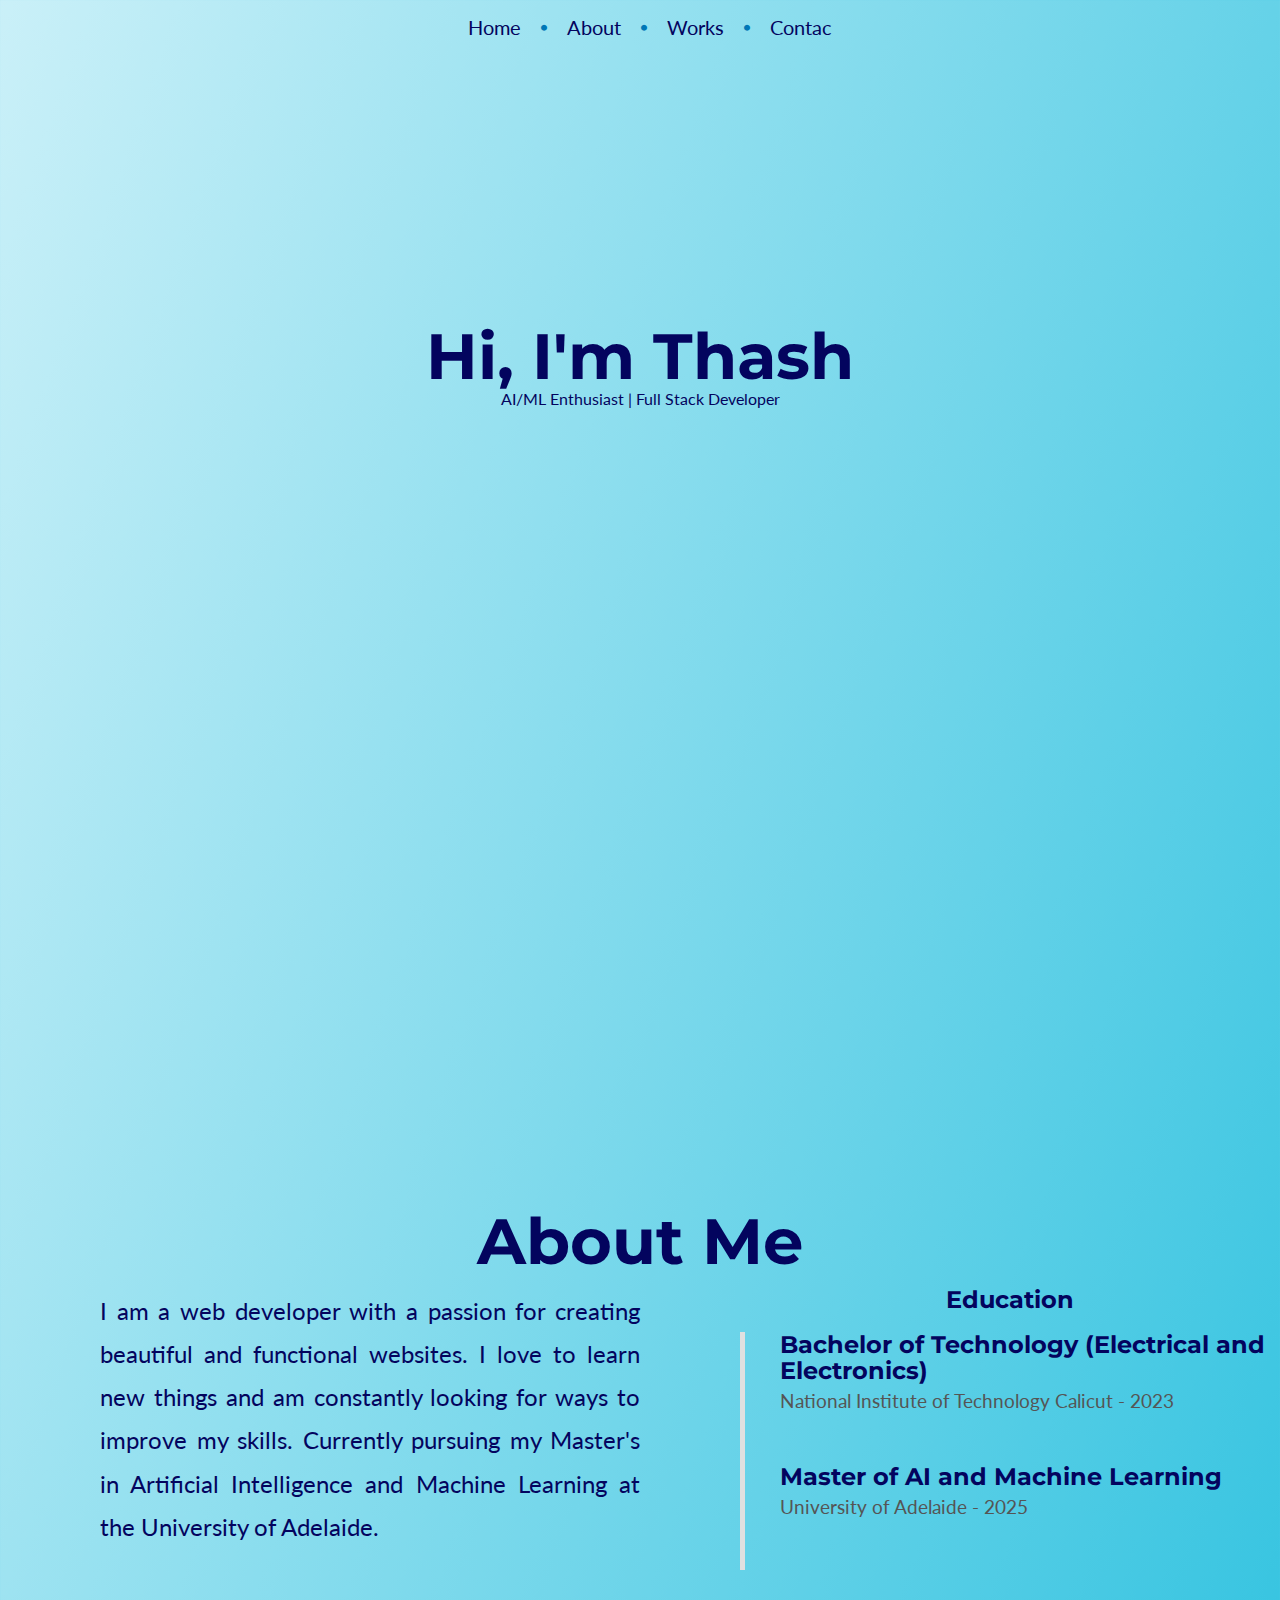
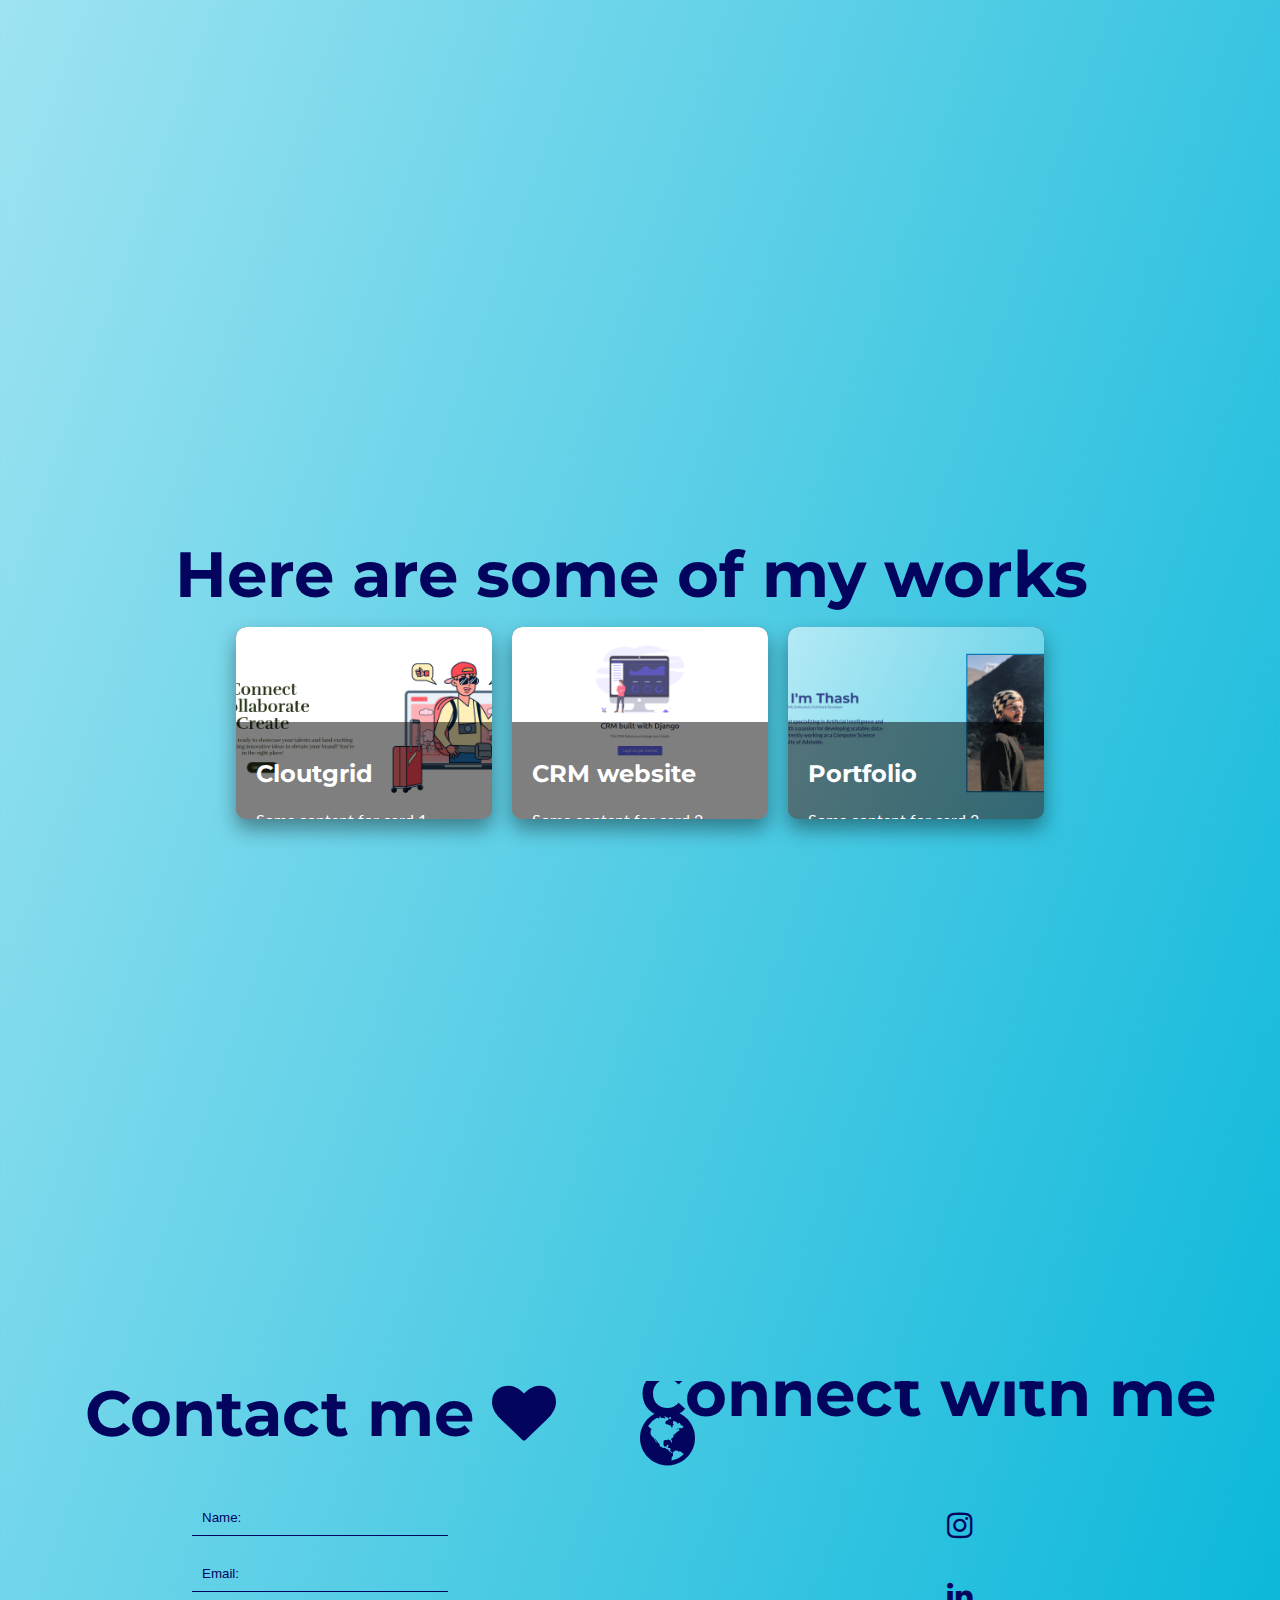
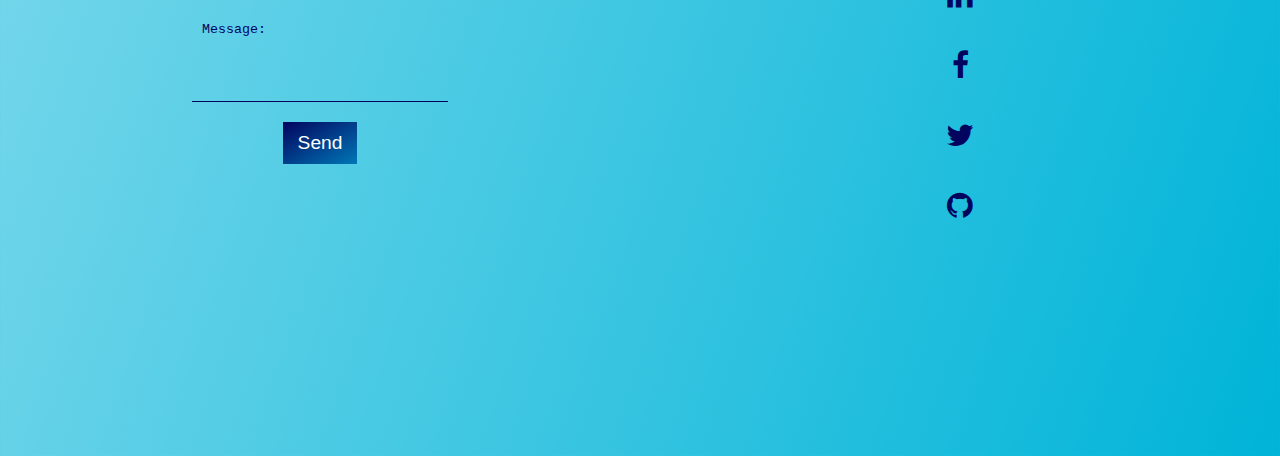
==== commit e663d8ac: "Improved project section" ====
--- a/index.html
+++ b/index.html
@@ -79,41 +79,50 @@
     </section>
 
     <section id="projects">
-      <h1 class="title">Hover over the cards</h1>
+      <h1 class="title">
+        Here are some of my works
+        <span><i class="fa fa-solid fa-file-code"></i></span>
+      </h1>
 
-      <div id="app" class="container">
-        <card
-          data-image="https://images.unsplash.com/photo-1479660656269-197ebb83b540?dpr=2&auto=compress,format&fit=crop&w=1199&h=798&q=80&cs=tinysrgb&crop="
+      <div class="container" id="app">
+        <div
+          class="card-wrap"
+          data-image="cloutgrid.png"
         >
-          <h1 slot="header">Canyons</h1>
-          <p slot="content">
-            Lorem ipsum dolor sit amet, consectetur adipisicing elit.
-          </p>
-        </card>
-        <card
-          data-image="https://images.unsplash.com/photo-1479659929431-4342107adfc1?dpr=2&auto=compress,format&fit=crop&w=1199&h=799&q=80&cs=tinysrgb&crop="
+          <div class="card">
+            <div class="card-bg"></div>
+            <div class="card-info">
+              <h2>Cloutgrid</h2>
+              <p>Some content for card 1.</p>
+            </div>
+          </div>
+        </div>
+
+        <div
+          class="card-wrap"
+          data-image="crm.png"
         >
-          <h1 slot="header">Beaches</h1>
-          <p slot="content">
-            Lorem ipsum dolor sit amet, consectetur adipisicing elit.
-          </p>
-        </card>
-        <card
-          data-image="https://images.unsplash.com/photo-1479644025832-60dabb8be2a1?dpr=2&auto=compress,format&fit=crop&w=1199&h=799&q=80&cs=tinysrgb&crop="
+          <div class="card">
+            <div class="card-bg"></div>
+            <div class="card-info">
+              <h2>CRM website</h2>
+              <p>Some content for card 2.</p>
+            </div>
+          </div>
+        </div>
+
+        <div
+          class="card-wrap"
+          data-image="portfolio.png"
         >
-          <h1 slot="header">Trees</h1>
-          <p slot="content">
-            Lorem ipsum dolor sit amet, consectetur adipisicing elit.
-          </p>
-        </card>
-        <card
-          data-image="https://images.unsplash.com/photo-1479621051492-5a6f9bd9e51a?dpr=2&auto=compress,format&fit=crop&w=1199&h=811&q=80&cs=tinysrgb&crop="
-        >
-          <h1 slot="header">Lakes</h1>
-          <p slot="content">
-            Lorem ipsum dolor sit amet, consectetur adipisicing elit.
-          </p>
-        </card>
+          <div class="card">
+            <div class="card-bg"></div>
+            <div class="card-info">
+              <h2>Portfolio</h2>
+              <p>Some content for card 3.</p>
+            </div>
+          </div>
+        </div>
       </div>
     </section>
 
--- a/style.css
+++ b/style.css
@@ -232,8 +232,6 @@
 }
 
 #projects {
-  font-size: 30px;
-  text-align: center;
   height: 100vh;
   display: flex;
   flex-direction: column;
@@ -241,17 +239,51 @@
   align-items: center;
 }
 
-#projects h2 {
-  padding-top: 40px;
-  margin-top: 0;
-}
-
-#projects a {
-  display: inline;
-  color: #333;
-  text-align: center;
-  padding: 14px 16px;
-  text-decoration: none;
+.container {
+  display: flex;
+  justify-content: space-around;
+  flex-wrap: wrap;
+  margin: 20px;
+}
+
+.card-wrap {
+  perspective: 800px;
+  cursor: pointer;
+  display: inline-block;
+  margin: 10px;
+}
+
+.card {
+  position: relative;
+  width: 20vw;
+  height: 15vw;
+  background-color: #333;
+  border-radius: 10px;
+  transition: transform 0.3s ease-out;
+  overflow: hidden;
+  box-shadow: 0 10px 20px rgba(0, 0, 0, 0.4);
+}
+
+.card-bg {
+  position: absolute;
+  top: -10%;
+  left: -10%;
+  width: 120%;
+  height: 120%;
+  background-repeat: no-repeat;
+  background-position: center;
+  background-size: cover;
+  transition: transform 0.3s ease-out;
+}
+
+.card-info {
+  position: absolute;
+  width: 100%;
+  height: 30%;
+  bottom: 0;
+  padding: 20px;
+  color: white;
+  background: rgba(0, 0, 0, 0.5);
 }
 
 #contacts {
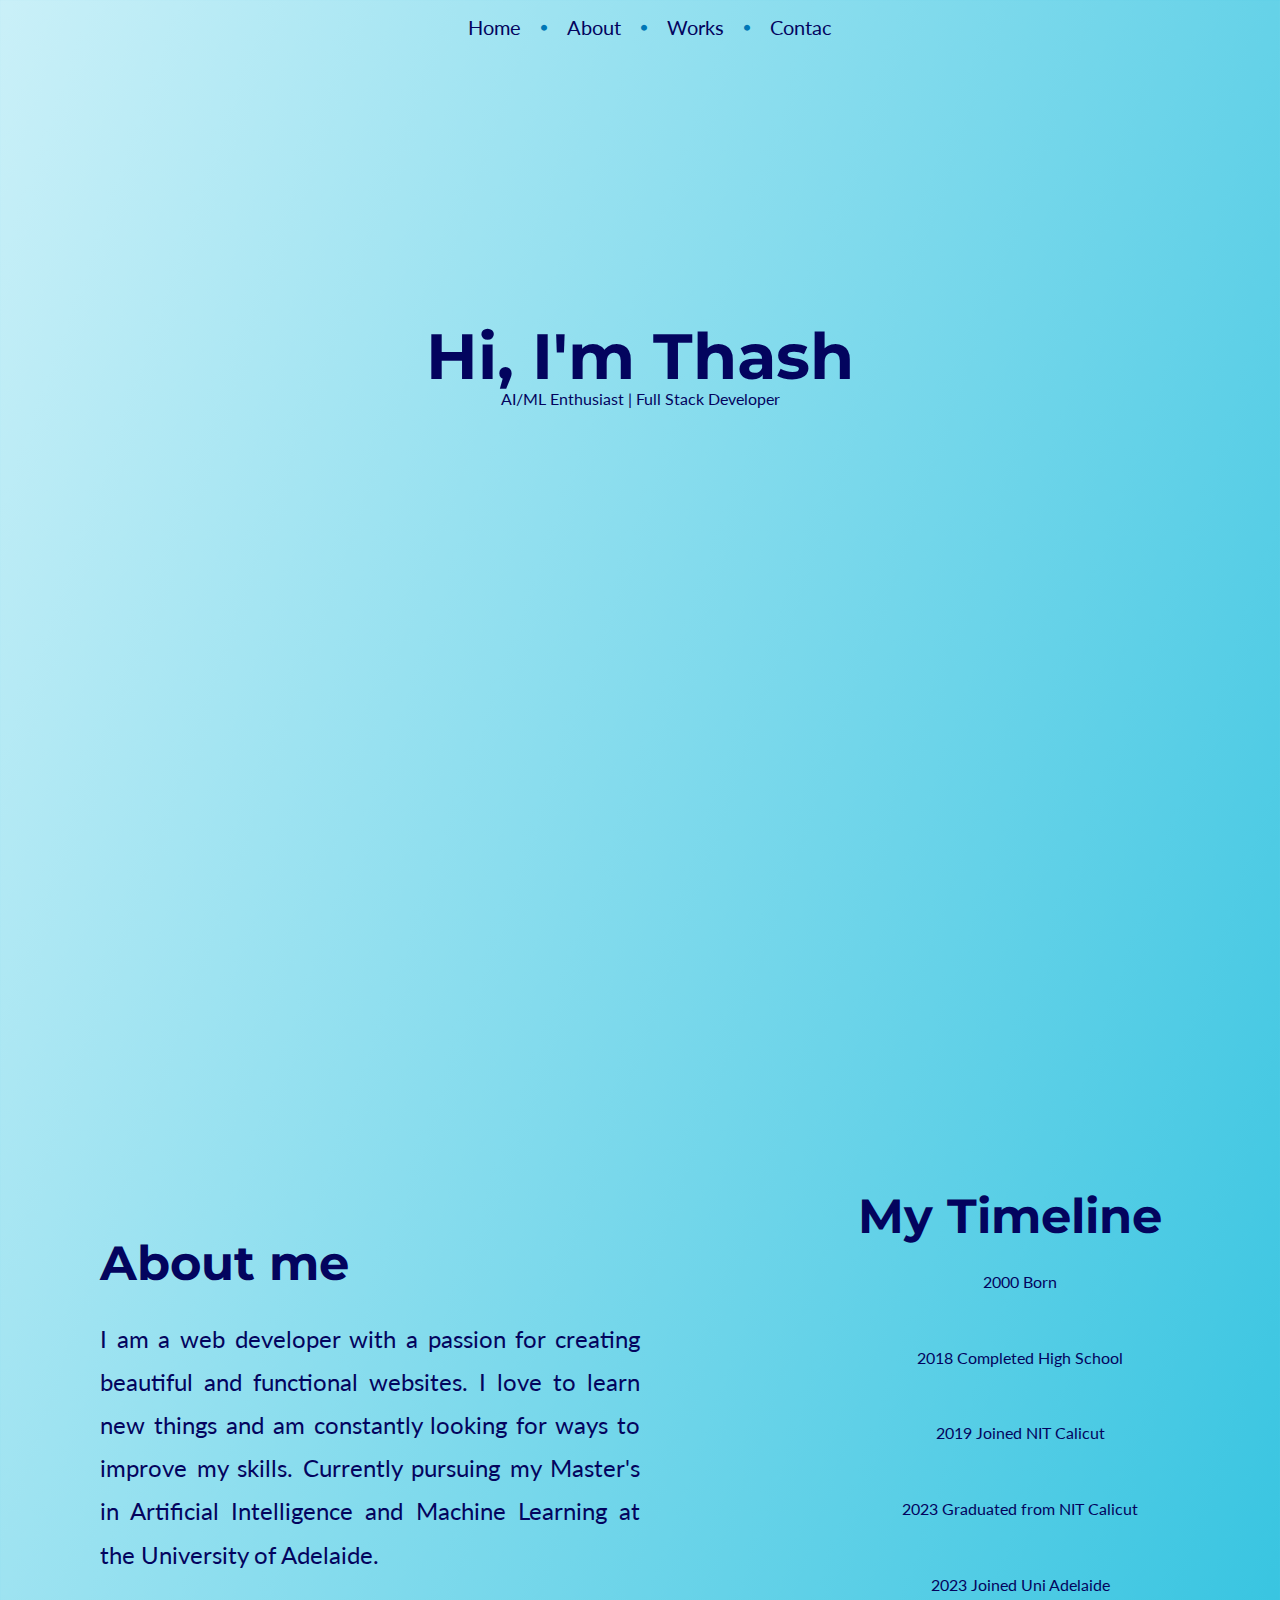
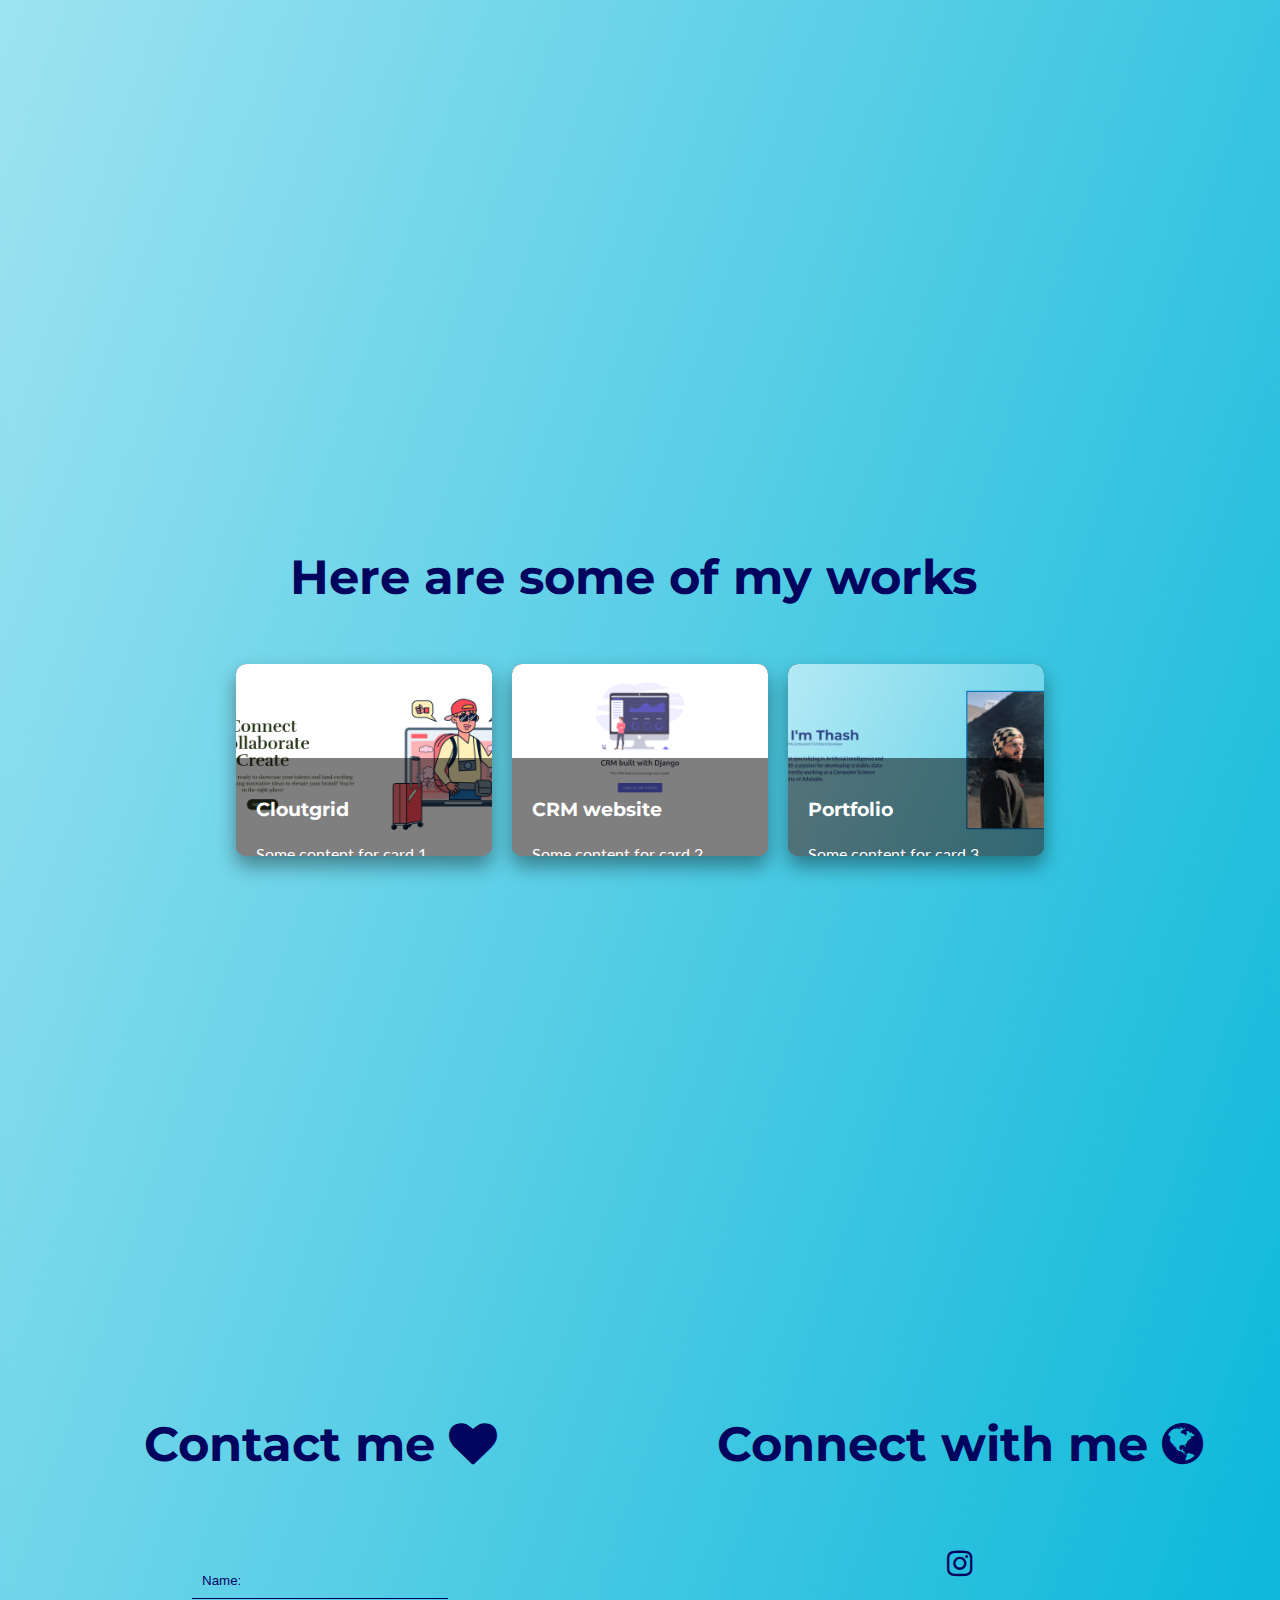
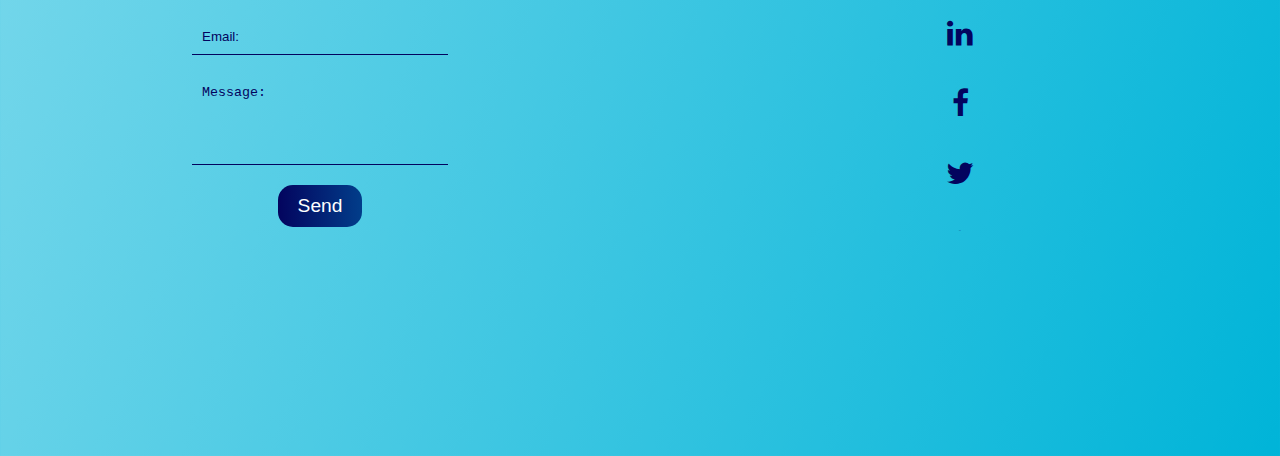
==== commit f55fc512: "Minor improvements" ====
--- a/index.html
+++ b/index.html
@@ -48,9 +48,9 @@
     </section>
 
     <section id="about">
-      <h1>About Me</h1>
       <div class="about-container">
         <div class="about-text">
+          <h2>About me</h2>
           <p>
             I am a web developer with a passion for creating beautiful and
             functional websites. I love to learn new things and am constantly
@@ -60,18 +60,29 @@
           </p>
         </div>
         <div class="timeline">
-          <h2>Education</h2>
-          <div class="timeline-container">
-            <div class="timeline-bar">
-              <div class="progress-bar"></div>
-            </div>
-            <div class="timeline-item">
-              <h3>Bachelor of Technology (Electrical and Electronics)</h3>
-              <p>National Institute of Technology Calicut - 2023</p>
-            </div>
-            <div class="timeline-item">
-              <h3>Master of AI and Machine Learning</h3>
-              <p>University of Adelaide - 2025</p>
+          <h2>My Timeline</h2>
+          <div class="about-timeline">
+            <div class="timeline">
+              <div class="timeline-item" data-year="2000">
+                <span class="year">2000</span>
+                <span class="details">Born</span>
+              </div>
+              <div class="timeline-item" data-year="2018">
+                <span class="year">2018</span>
+                <span class="details">Completed High School</span>
+              </div>
+              <div class="timeline-item" data-year="2019">
+                <span class="year">2019</span>
+                <span class="details">Joined NIT Calicut</span>
+              </div>
+              <div class="timeline-item" data-year="2023">
+                <span class="year">2023</span>
+                <span class="details">Graduated from NIT Calicut</span>
+              </div>
+              <div class="timeline-item" data-year="2023-later">
+                <span class="year">2023</span>
+                <span class="details">Joined Uni Adelaide</span>
+              </div>
             </div>
           </div>
         </div>
@@ -79,46 +90,37 @@
     </section>
 
     <section id="projects">
-      <h1 class="title">
+      <h2 class="title">
         Here are some of my works
         <span><i class="fa fa-solid fa-file-code"></i></span>
-      </h1>
+      </h2>
 
       <div class="container" id="app">
-        <div
-          class="card-wrap"
-          data-image="cloutgrid.png"
-        >
+        <div class="card-wrap" data-image="cloutgrid.png">
           <div class="card">
             <div class="card-bg"></div>
             <div class="card-info">
-              <h2>Cloutgrid</h2>
+              <h3>Cloutgrid</h3>
               <p>Some content for card 1.</p>
             </div>
           </div>
         </div>
 
-        <div
-          class="card-wrap"
-          data-image="crm.png"
-        >
+        <div class="card-wrap" data-image="crm.png">
           <div class="card">
             <div class="card-bg"></div>
             <div class="card-info">
-              <h2>CRM website</h2>
+              <h3>CRM website</h3>
               <p>Some content for card 2.</p>
             </div>
           </div>
         </div>
 
-        <div
-          class="card-wrap"
-          data-image="portfolio.png"
-        >
+        <div class="card-wrap" data-image="portfolio.png">
           <div class="card">
             <div class="card-bg"></div>
             <div class="card-info">
-              <h2>Portfolio</h2>
+              <h3>Portfolio</h3>
               <p>Some content for card 3.</p>
             </div>
           </div>
@@ -128,9 +130,9 @@
 
     <section id="contacts">
       <div class="contacts-left">
-        <h1>
+        <h2>
           Contact me <span><i class="fa fa-solid fa-heart"></i></span>
-        </h1>
+        </h2>
         <form class="contact-form">
           <input type="text" placeholder="Name:" class="form-input" />
           <input type="email" placeholder="Email:" class="form-input" />
@@ -139,23 +141,25 @@
         </form>
       </div>
       <div class="contacts-right">
-        <h1>
+        <h2>
           Connect with me <span><i class="fa fa-solid fa-globe"></i></span>
-        </h1>
+        </h2>
         <div class="social">
-          <a href="https://www.linkedin.com/in/thash-jkr/" class="social-link"
+          <a href="https://www.instagram.com/thash_jkr/" class="social-link"
             ><i class="fa fa-solid fa-instagram"></i
           ></a>
-          <a href="https://www.linkedin.com/in/thash-jkr/" class="social-link"
+          <a
+            href="https://www.linkedin.com/in/afthash-sahal-ubaid/"
+            class="social-link"
             ><i class="fa fa-solid fa-linkedin"></i
           ></a>
-          <a href="https://www.linkedin.com/in/thash-jkr/" class="social-link"
+          <a href="https://www.facebook.com" class="social-link"
             ><i class="fa fa-solid fa-facebook"></i
           ></a>
-          <a href="https://www.linkedin.com/in/thash-jkr/" class="social-link"
+          <a href="https://x.com/thash_jkr/" class="social-link"
             ><i class="fa fa-brands fa-twitter"></i
           ></a>
-          <a href="https://www.linkedin.com/in/thash-jkr/" class="social-link"
+          <a href="https://www.github.com/thash-jkr/" class="social-link"
             ><i class="fa fa-solid fa-github"></i
           ></a>
         </div>
--- a/style.css
+++ b/style.css
@@ -39,6 +39,10 @@
   font-size: 4rem;
 }
 
+h2 {
+  font-size: 3rem;
+}
+
 #navbar {
   width: 100vw;
   display: flex;
@@ -76,11 +80,11 @@
 }
 
 #navbar li a:hover {
-  transform: scale(-1, 1);
-  -moz-transform: scale(-1, 1);
-  -webkit-transform: scale(-1, 1);
-  -o-transform: scale(-1, 1);
-  -ms-transform: scale(-1, 1);
+  transform: scale(1.2);
+  -moz-transform: scale(1.2);
+  -webkit-transform: scale(1.2);
+  -o-transform: scale(1.2);
+  -ms-transform: scale(1.2);
 }
 
 #home {
@@ -338,17 +342,20 @@
 
 .button {
   color: white;
-  padding: 10px 15px;
+  padding: 10px 20px;
   border: none;
+  border-radius: 15px;
   cursor: pointer;
   font-size: 1.2rem;
   margin-top: 10px;
-  background-image: linear-gradient(to bottom right, #03045E, #0077B6);
+  background-image: linear-gradient(to right, #03045E, #0077B6);
+  background-size: 200%;
+  background-position: left;
   transition: all 0.5s ease-in-out;
 }
 
 .button:hover {
-  background-image: linear-gradient(to bottom right, #0077B6, #03045E);
+  background-position: right;
 }
 
 .social {
@@ -364,9 +371,9 @@
   margin: 10px;
   padding: 10px;
   color: #03045E;
+  transition: all 1s ease-in-out;
 }
 
 .social-link:hover {
-  color: #0077B6;
-  transform: scale(1.1);
-}
+  transform: rotate(360deg);
+}
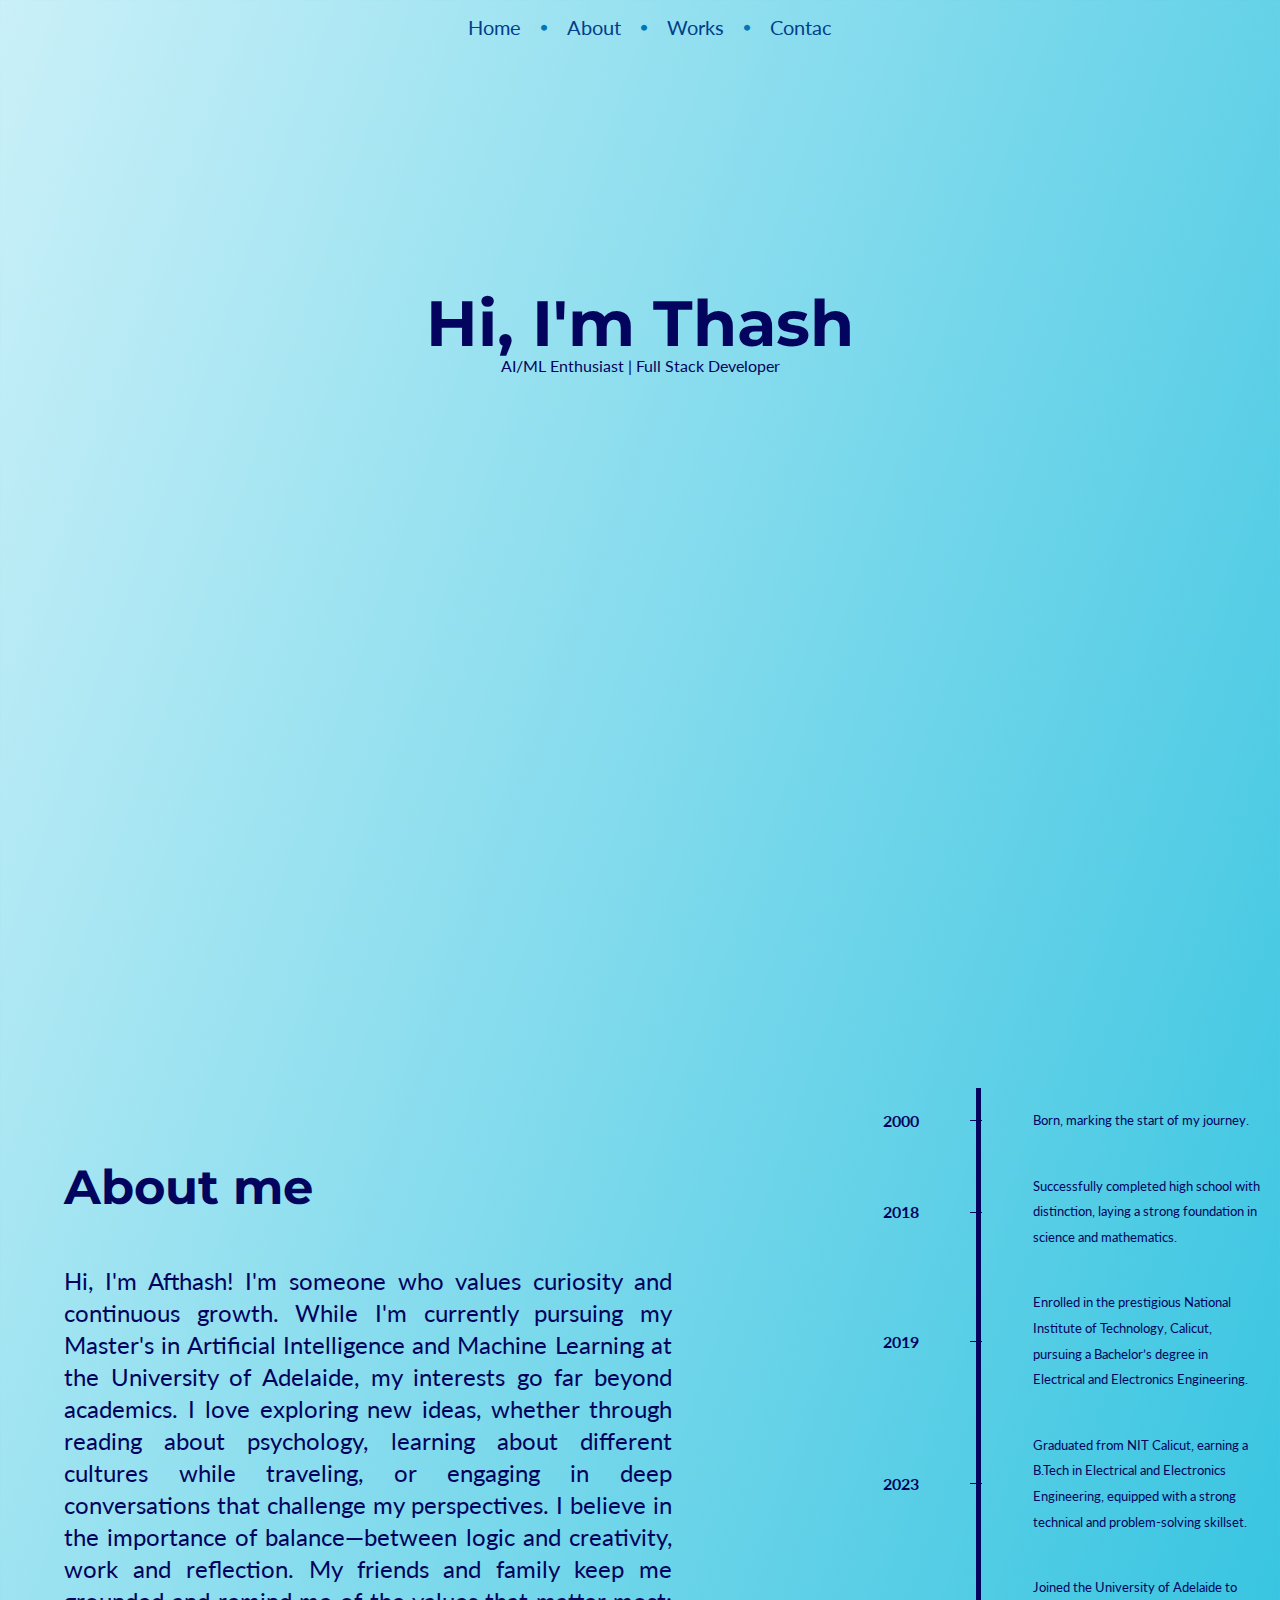
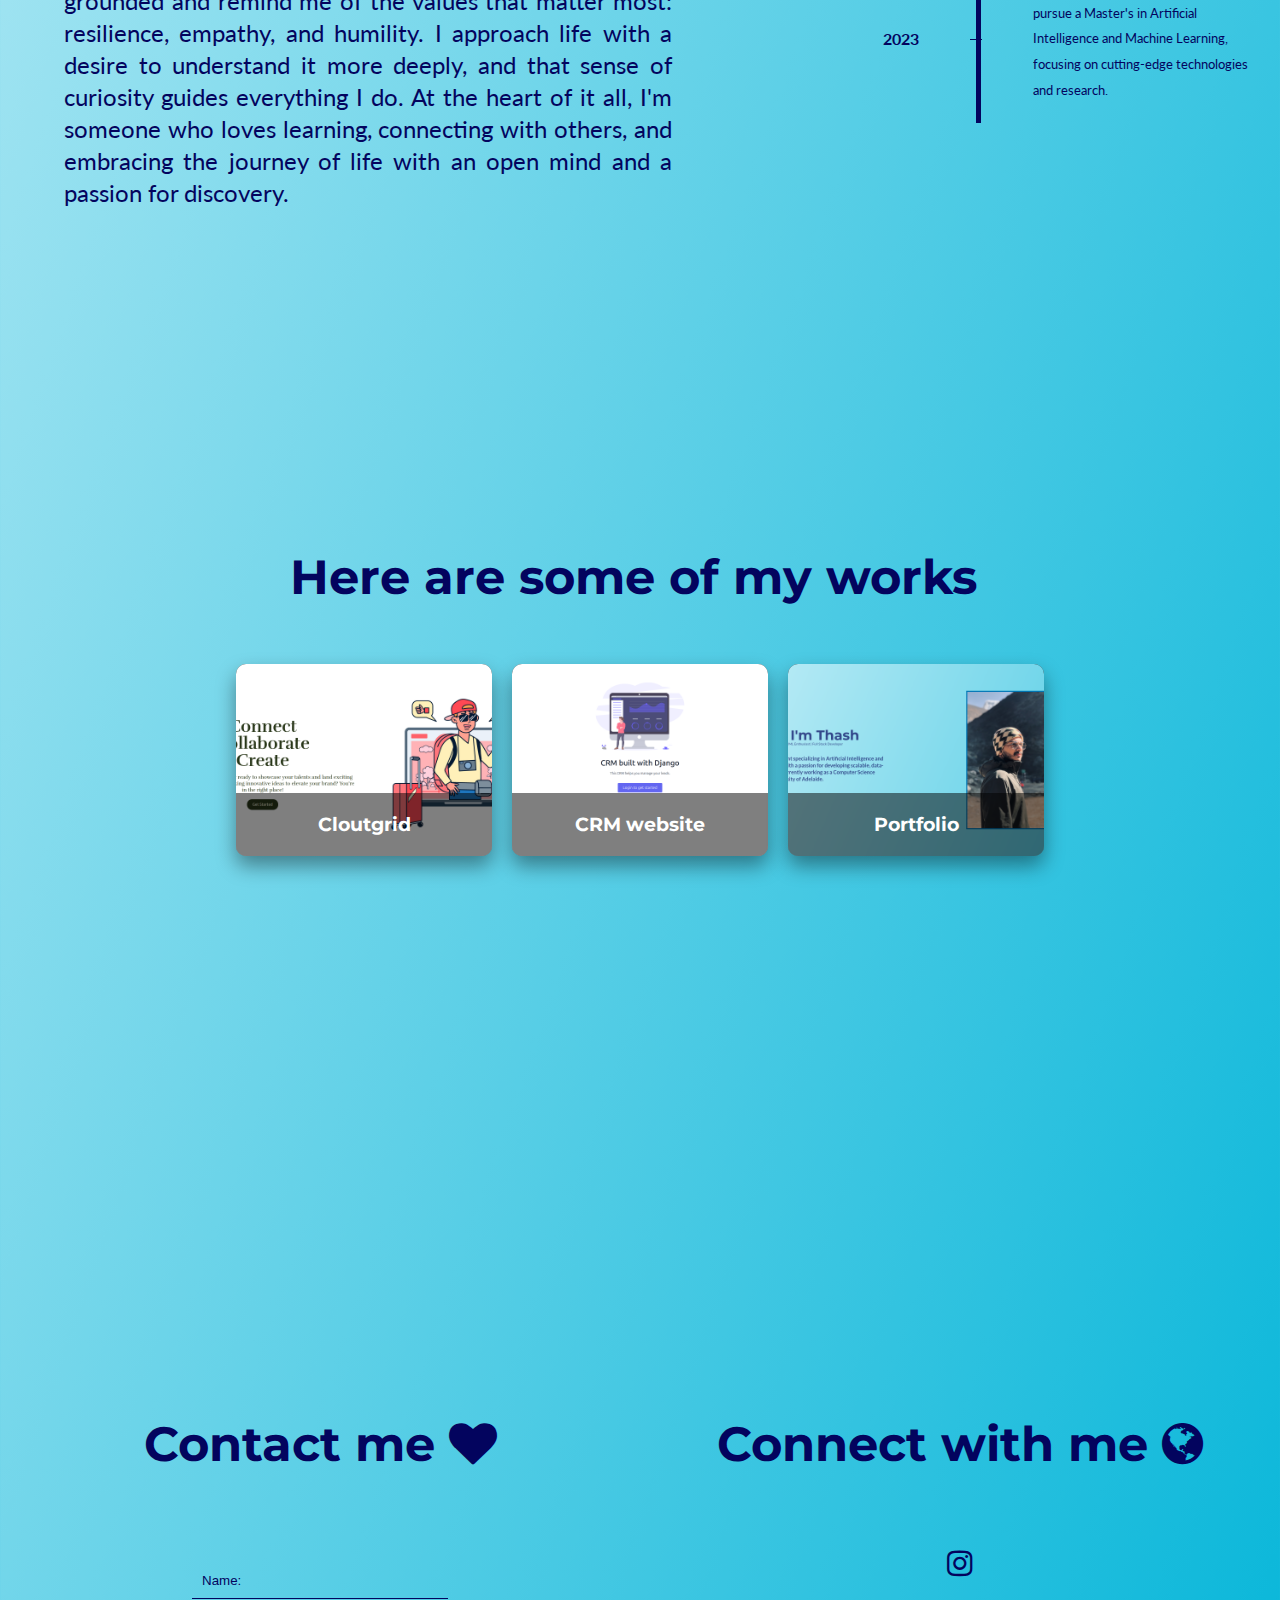
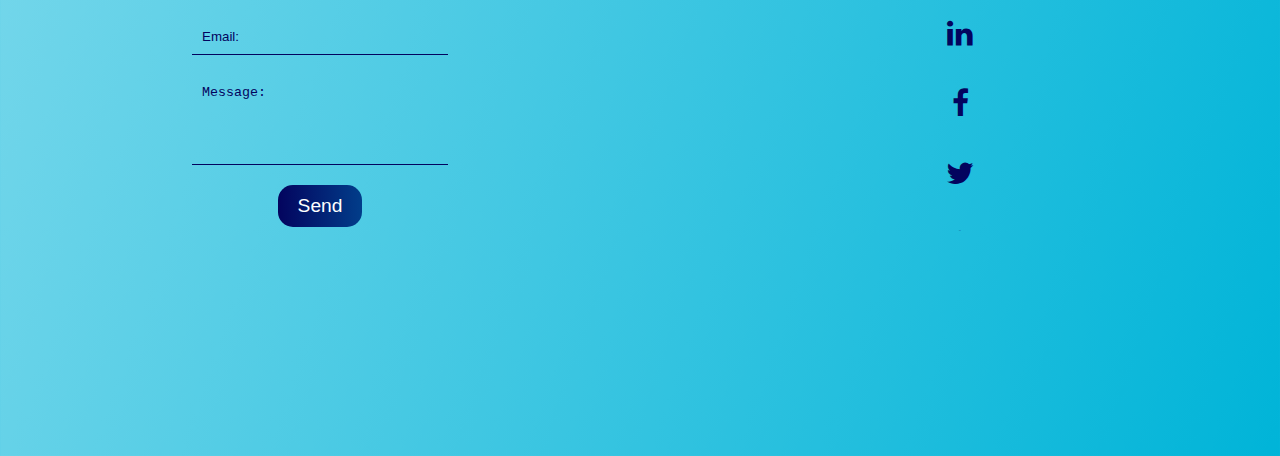
==== commit e63137ba: "Ready to host" ====
--- a/index.html
+++ b/index.html
@@ -40,6 +40,9 @@
             solutions. Currently working as a Computer Science Intern at the
             University of Adelaide.
           </p>
+          <a href="resume_technical.pdf" download class="resume-btn"
+            >Download My Resume</a
+          >
         </div>
       </div>
       <div id="profile-details">
@@ -52,37 +55,60 @@
         <div class="about-text">
           <h2>About me</h2>
           <p>
-            I am a web developer with a passion for creating beautiful and
-            functional websites. I love to learn new things and am constantly
-            looking for ways to improve my skills. Currently pursuing my
-            Master's in Artificial Intelligence and Machine Learning at the
-            University of Adelaide.
+            Hi, I'm Afthash! I'm someone who values curiosity and continuous
+            growth. While I'm currently pursuing my Master's in Artificial
+            Intelligence and Machine Learning at the University of Adelaide, my
+            interests go far beyond academics. I love exploring new ideas,
+            whether through reading about psychology, learning about different
+            cultures while traveling, or engaging in deep conversations that
+            challenge my perspectives. I believe in the importance of
+            balance—between logic and creativity, work and reflection. My
+            friends and family keep me grounded and remind me of the values that
+            matter most: resilience, empathy, and humility. I approach life with
+            a desire to understand it more deeply, and that sense of curiosity
+            guides everything I do. At the heart of it all, I'm someone who
+            loves learning, connecting with others, and embracing the journey of
+            life with an open mind and a passion for discovery.
           </p>
         </div>
-        <div class="timeline">
-          <h2>My Timeline</h2>
-          <div class="about-timeline">
-            <div class="timeline">
-              <div class="timeline-item" data-year="2000">
-                <span class="year">2000</span>
-                <span class="details">Born</span>
-              </div>
-              <div class="timeline-item" data-year="2018">
-                <span class="year">2018</span>
-                <span class="details">Completed High School</span>
-              </div>
-              <div class="timeline-item" data-year="2019">
-                <span class="year">2019</span>
-                <span class="details">Joined NIT Calicut</span>
-              </div>
-              <div class="timeline-item" data-year="2023">
-                <span class="year">2023</span>
-                <span class="details">Graduated from NIT Calicut</span>
-              </div>
-              <div class="timeline-item" data-year="2023-later">
-                <span class="year">2023</span>
-                <span class="details">Joined Uni Adelaide</span>
-              </div>
+        <div class="about-timeline">
+          <div class="timeline">
+            <div class="timeline-item">
+              <span class="year">2000</span>
+              <span class="details"
+                >Born, marking the start of my journey.</span
+              >
+            </div>
+            <div class="timeline-item">
+              <span class="year">2018</span>
+              <span class="details"
+                >Successfully completed high school with distinction, laying a
+                strong foundation in science and mathematics.</span
+              >
+            </div>
+            <div class="timeline-item">
+              <span class="year">2019</span>
+              <span class="details"
+                >Enrolled in the prestigious National Institute of Technology,
+                Calicut, pursuing a Bachelor’s degree in Electrical and
+                Electronics Engineering.</span
+              >
+            </div>
+            <div class="timeline-item">
+              <span class="year">2023</span>
+              <span class="details"
+                >Graduated from NIT Calicut, earning a B.Tech in Electrical and
+                Electronics Engineering, equipped with a strong technical and
+                problem-solving skillset.</span
+              >
+            </div>
+            <div class="timeline-item">
+              <span class="year">2023</span>
+              <span class="details"
+                >Joined the University of Adelaide to pursue a Master's in
+                Artificial Intelligence and Machine Learning, focusing on
+                cutting-edge technologies and research.</span
+              >
             </div>
           </div>
         </div>
@@ -101,7 +127,6 @@
             <div class="card-bg"></div>
             <div class="card-info">
               <h3>Cloutgrid</h3>
-              <p>Some content for card 1.</p>
             </div>
           </div>
         </div>
@@ -111,7 +136,6 @@
             <div class="card-bg"></div>
             <div class="card-info">
               <h3>CRM website</h3>
-              <p>Some content for card 2.</p>
             </div>
           </div>
         </div>
@@ -121,7 +145,6 @@
             <div class="card-bg"></div>
             <div class="card-info">
               <h3>Portfolio</h3>
-              <p>Some content for card 3.</p>
             </div>
           </div>
         </div>
--- a/style.css
+++ b/style.css
@@ -16,7 +16,7 @@
 
 body {
   background-image: linear-gradient(to bottom right, #caf0f8, #00b4d8);
-  color: #03045E;
+  color: #03045e;
   font-family: "Lato", sans-serif;
   font-weight: 400;
   font-size: 16px;
@@ -63,14 +63,14 @@
 
 .fa-circle {
   font-size: 7px;
-  color: #0077B6;
+  color: #0077b6;
 }
 
 #navbar li a {
   display: block;
   padding: 15px 20px;
   text-decoration: none;
-  color: #03045e;
+  color: #023e8a;
   font-size: 1.25rem;
   transition: all 0.5s ease-in-out;
   -moz-transition: all 0.5s ease-in-out;
@@ -85,6 +85,7 @@
   -webkit-transform: scale(1.2);
   -o-transform: scale(1.2);
   -ms-transform: scale(1.2);
+  color: #03045e;
 }
 
 #home {
@@ -116,13 +117,34 @@
   opacity: 0;
   transition: all 0.5s ease-in-out;
   width: 70%;
-  text-align: left;
-  font-weight: 600;
+  display: flex;
+  flex-direction: column;
+  justify-content: center;
+  align-items: center;
 }
 
 #second-intro p {
   font-size: 1.5rem;
   line-height: 2rem;
+  text-align: left;
+  font-weight: 600;
+}
+
+.resume-btn {
+  display: inline-block;
+  padding: 10px 20px;
+  background-color: #0077b6;
+  color: #fff;
+  text-decoration: none;
+  border-radius: 5px;
+  font-size: 1.1rem;
+  font-weight: bold;
+  transition: background-color 0.3s ease;
+  margin-top: 20px;
+}
+
+.resume-btn:hover {
+  background-color: #023e8a;
 }
 
 #profile-details {
@@ -136,8 +158,8 @@
 }
 
 #profile-pic {
-  height: 40rem;
-  border: 5px solid #0077B6;
+  height: 60vh;
+  box-shadow: 0 10px 20px rgba(0, 0, 0, 0.6);
 }
 
 .scrolled .content-wrapper {
@@ -145,7 +167,6 @@
 }
 
 .scrolled #intro {
-  opacity: 0.7;
   transform: translateX(0);
 }
 
@@ -176,63 +197,77 @@
 
 .about-text {
   flex: 1;
-  padding: 10px 100px;
+  display: flex;
+  flex-direction: column;
+  justify-content: flex-start;
+  align-items: flex-start;
+  padding-left: 5vw;
+  height: 60vh;
 }
 
 .about-text p {
   font-size: 1.5rem;
-  line-height: 1.8;
+  line-height: 2rem;
   text-align: justify;
 }
 
-.timeline {
+.about-timeline {
   flex: 1;
   position: relative;
-  display: flex;
-  flex-direction: column;
-  justify-content: center;
-  align-items: center;
-}
-
-.timeline-container {
+}
+
+.timeline {
   position: relative;
+  display: flex;
+  flex-direction: column;
+  justify-content: space-around;
   padding-left: 20px;
-  height: 100%;
-}
-
-.timeline-bar {
+  padding-right: 20px;
+}
+
+.timeline::before {
+  content: "";
   position: absolute;
-  left: 0;
+  left: 50%;
   top: 0;
+  bottom: 0;
   width: 5px;
-  height: 100%;
-  background-color: #e0e0e0;
-}
-
-.progress-bar {
+  background-color: #03045e; /* Vertical line color */
+}
+
+.timeline-item {
+  display: flex;
+  justify-content: space-between;
+  align-items: center;
+  padding: 20px 0;
+  position: relative;
+}
+
+/* Year styling (aligned to the left) */
+.year {
+  flex: 0 0 40%;
+  text-align: right;
+  padding-right: 20px;
+  font-weight: bold;
+}
+
+/* Event details (aligned to the right) */
+.details {
+  flex: 0 0 40%;
+  padding-left: 20px;
+  text-align: left;
+  font-size: 0.8rem;
+}
+
+/* Adding a dot or marker on the timeline */
+.timeline-item::before {
+  content: "";
   position: absolute;
-  left: 0;
-  top: 0;
-  width: 5px;
-  height: 0;
-  background-color: #00b4d8;
-  transition: height 1s ease-out;
-}
-
-.timeline-item {
-  margin-bottom: 50px;
-  padding-left: 20px;
-}
-
-.timeline-item h3 {
-  margin: 0;
-  font-size: 1.5rem;
-}
-
-.timeline-item p {
-  margin: 5px 0 0;
-  font-size: 1.2rem;
-  color: #555;
+  left: 50%;
+  transform: translateX(-50%);
+  width: 12px;
+  height: 1px;
+  background-color: #03045e;
 }
 
 #projects {
@@ -283,13 +318,16 @@
 .card-info {
   position: absolute;
   width: 100%;
-  height: 30%;
   bottom: 0;
-  padding: 20px;
+  text-align: center;
   color: white;
   background: rgba(0, 0, 0, 0.5);
 }
 
+.card-info p {
+  overflow: collapse;
+}
+
 #contacts {
   height: 100vh;
   display: flex;
@@ -297,7 +335,8 @@
   align-items: center;
 }
 
-.contacts-left, .contacts-right {
+.contacts-left,
+.contacts-right {
   flex: 1;
   height: 50vh;
   overflow: hidden;
@@ -321,17 +360,17 @@
   margin: 10px;
   border: none;
   text-decoration: none;
-  border-bottom: 1px solid #03045E;
+  border-bottom: 1px solid #03045e;
   background: transparent;
 }
 
 .form-input:focus {
   outline: none;
-  border-bottom: 1px solid #03045E;
+  border-bottom: 1px solid #03045e;
 }
 
 .form-input::placeholder {
-  color: #03045E;
+  color: #03045e;
 }
 
 textarea {
@@ -348,7 +387,7 @@
   cursor: pointer;
   font-size: 1.2rem;
   margin-top: 10px;
-  background-image: linear-gradient(to right, #03045E, #0077B6);
+  background-image: linear-gradient(to right, #03045e, #0077b6);
   background-size: 200%;
   background-position: left;
   transition: all 0.5s ease-in-out;
@@ -370,7 +409,7 @@
   font-size: 30px;
   margin: 10px;
   padding: 10px;
-  color: #03045E;
+  color: #03045e;
   transition: all 1s ease-in-out;
 }
 
